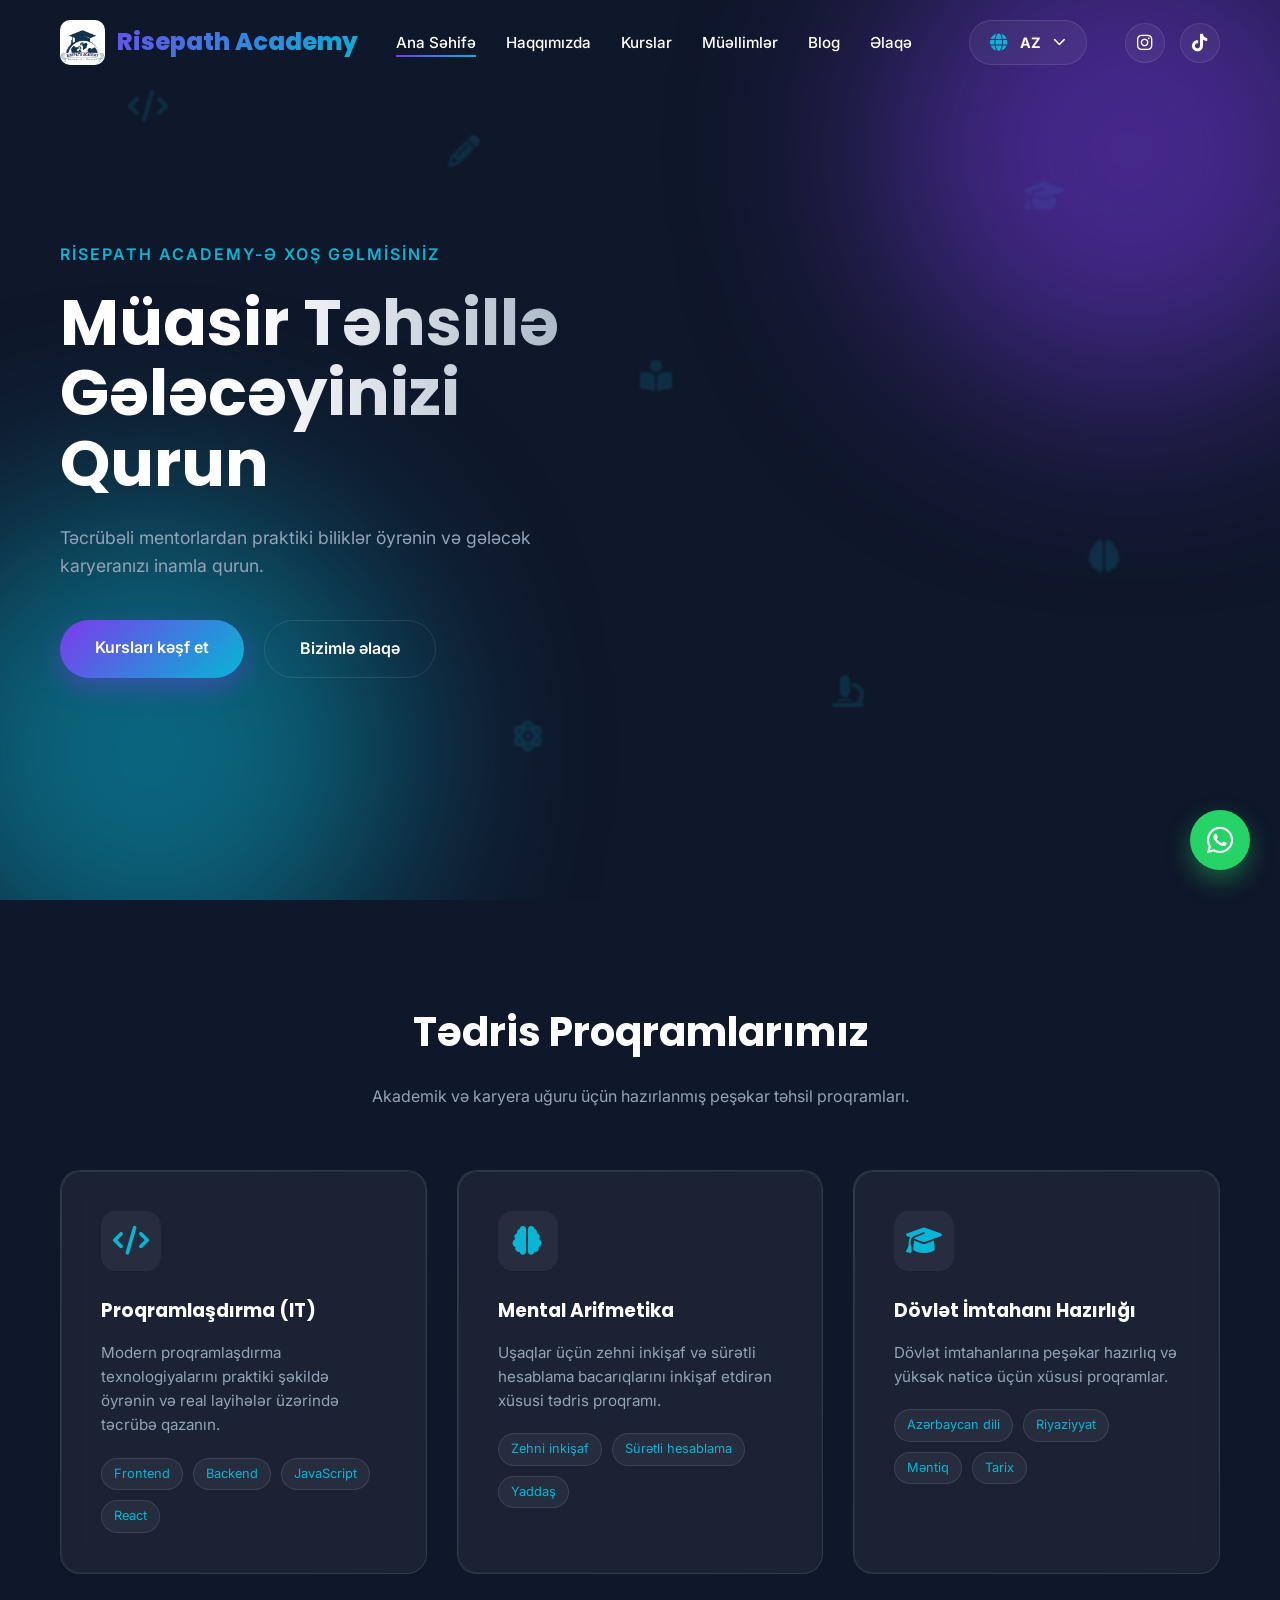
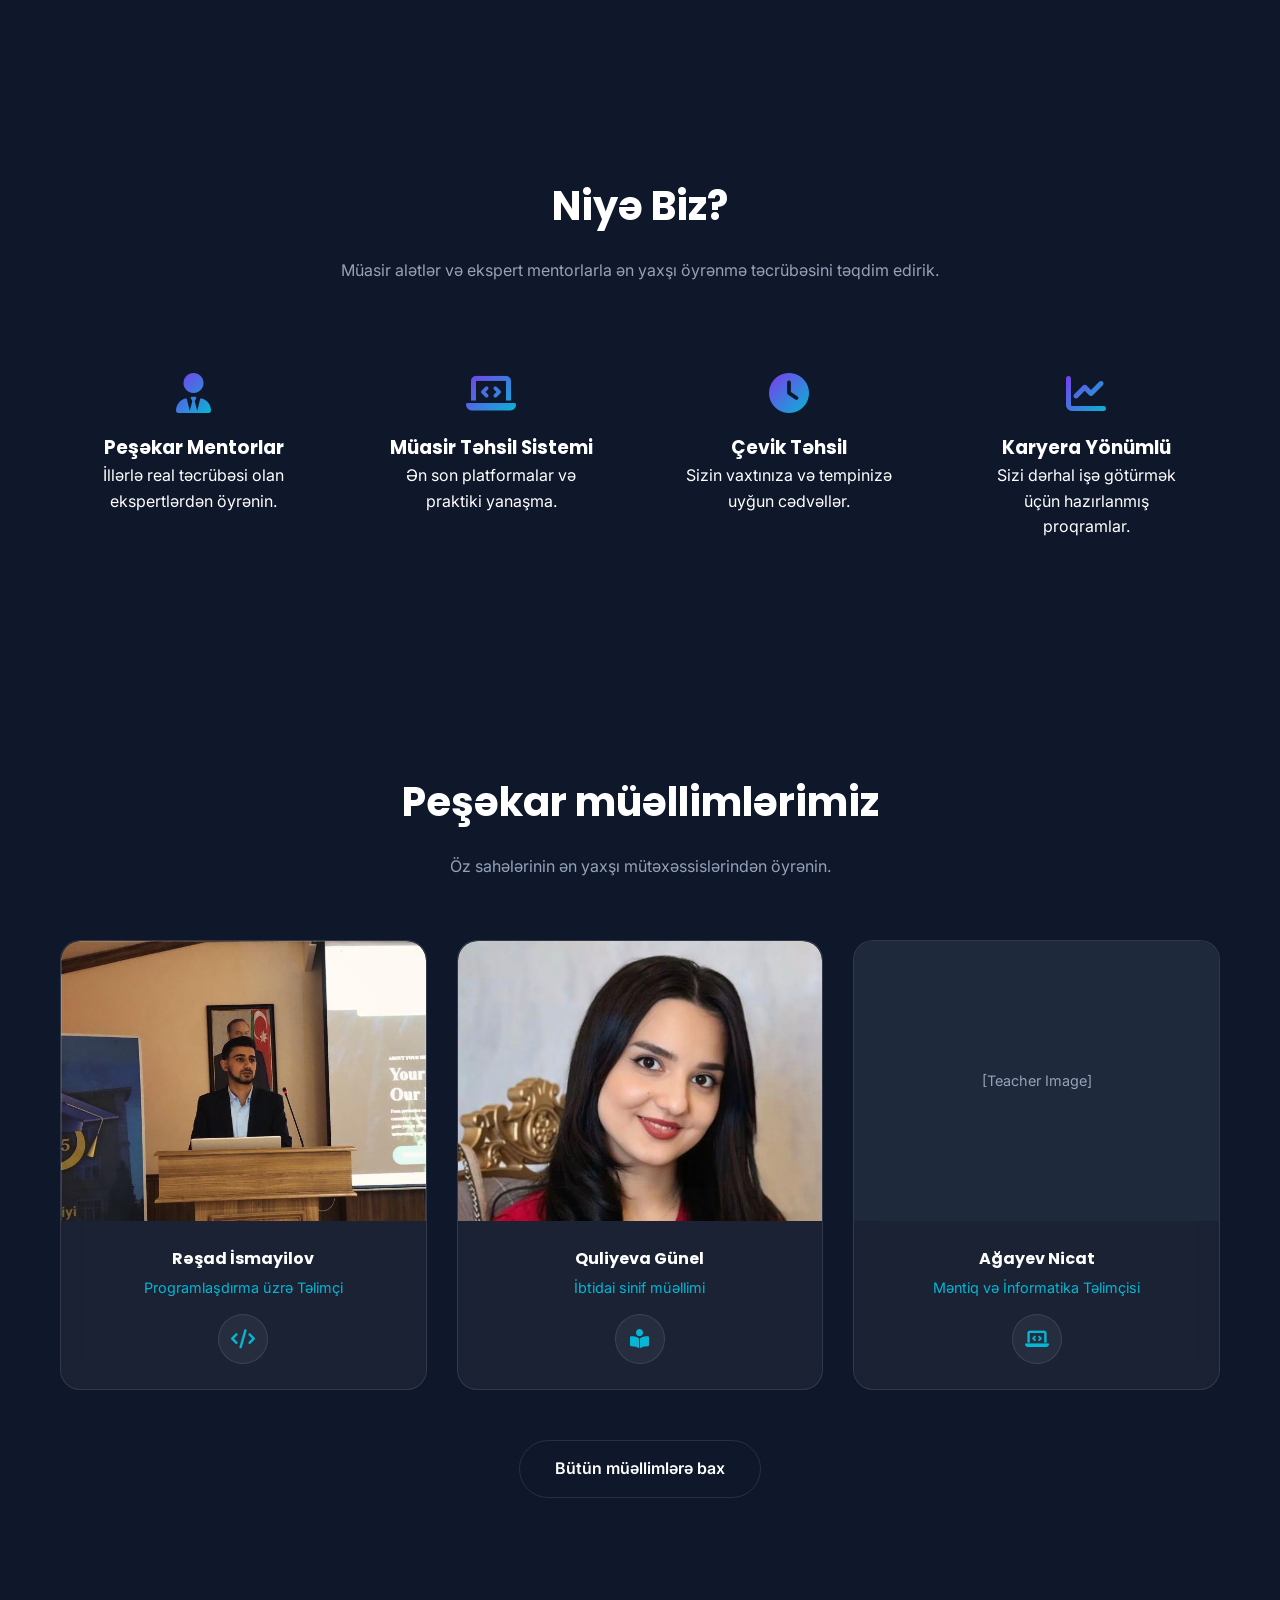
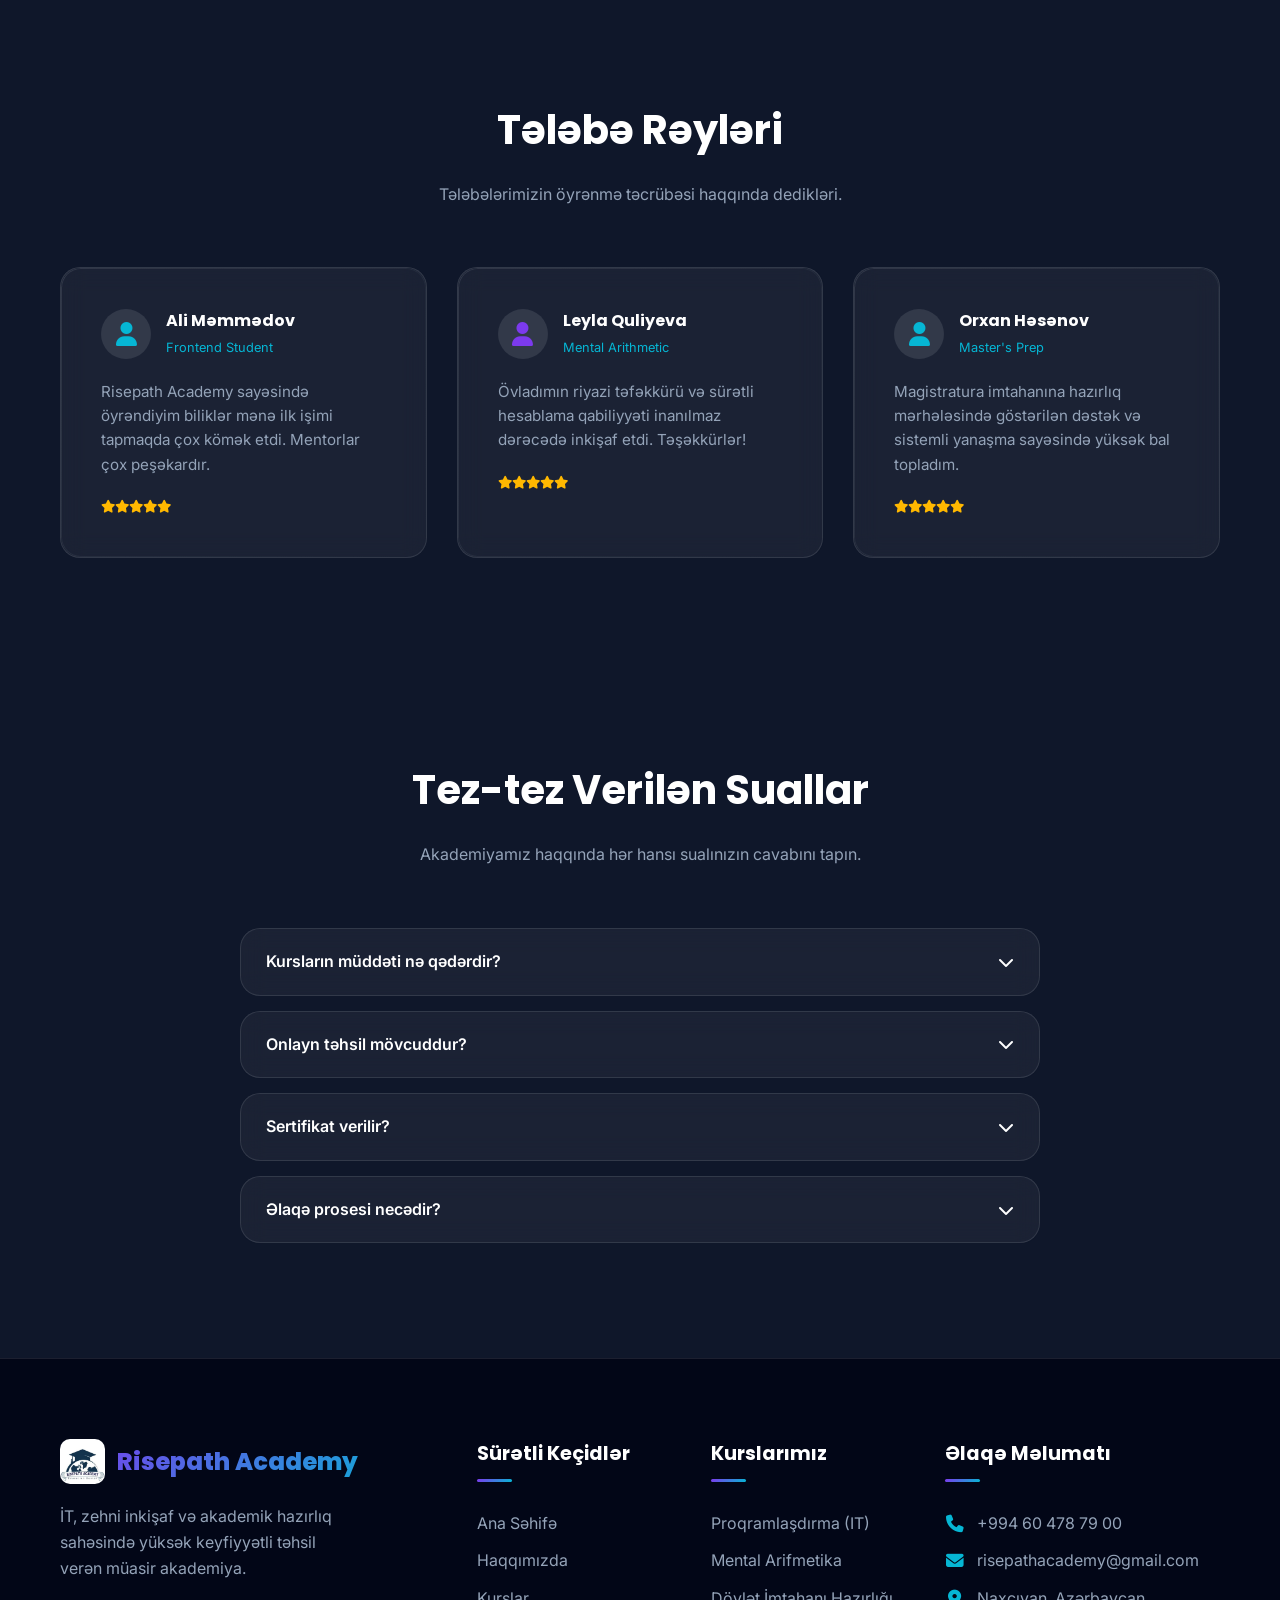
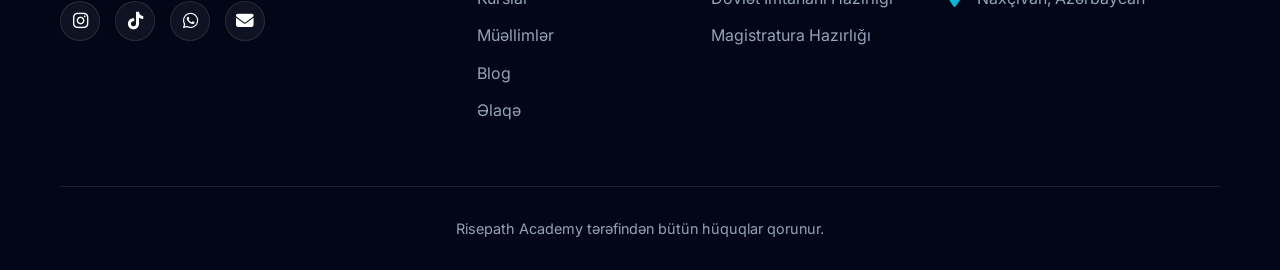
==== index.html @ 6b356b97 "Initial commit - Risepath Academy website update" ====
<!DOCTYPE html>
<html lang="az">
<head>
    <meta charset="UTF-8">
    <meta name="viewport" content="width=device-width, initial-scale=1.0">
    <title>Risepath Academy | Modern Education for Your Future</title>
    <meta name="description" content="Risepath Academy offers modern education in programming, mental arithmetic, and exam preparation. Shape your future with us.">
    
    <!-- OpenGraph Tags -->
    <meta property="og:title" content="Risepath Academy | Modern Education">
    <meta property="og:description" content="Learn practical skills from experienced mentors at Risepath Academy.">
    <meta property="og:type" content="website">
    
    <!-- Fonts & Icons -->
    <link rel="stylesheet" href="https://cdnjs.cloudflare.com/ajax/libs/font-awesome/6.4.0/css/all.min.css">
    <link rel="stylesheet" href="css/style.css">
</head>
<body>

    <!-- Navbar -->
    <nav class="navbar">
        <div class="container nav-container">
            <a href="index.html" class="logo">
                <div class="logo-img">
                    <img src="ccd.jpeg" alt="Risepath Academy Logo">
                </div>
                Risepath Academy
            </a>
            
            <ul class="nav-links">
                <li><a href="index.html" class="nav-link active" data-i18n="home">Home</a></li>
                <li><a href="about.html" class="nav-link" data-i18n="about">About</a></li>
                <li><a href="courses.html" class="nav-link" data-i18n="courses">Courses</a></li>
                <li><a href="teachers.html" class="nav-link" data-i18n="teachers">Teachers</a></li>
                <li><a href="blog.html" class="nav-link" data-i18n="blog">Blog</a></li>
                <li><a href="contact.html" class="nav-link" data-i18n="contact">Contact</a></li>
            </ul>

            <div class="lang-switcher">
                <div class="lang-custom-select">
                    <i class="fas fa-globe"></i>
                    <span id="selectedLangText">AZ</span>
                    <i class="fas fa-chevron-down"></i>
                </div>
                <div class="lang-dropdown">
                    <div class="lang-option" data-lang="az">AZ</div>
                    <div class="lang-option" data-lang="ru">RU</div>
                    <div class="lang-option" data-lang="en">EN</div>
                </div>
            </div>

            <div class="nav-socials">
                <a href="https://www.instagram.com/risepath_academy?igsh=MTR0bDc3bTNtcHFucg==" target="_blank" class="social-icon">
                    <i class="fab fa-instagram"></i>
                </a>
                <a href="https://www.tiktok.com/@risepath.academy?_r=1&_t=ZS-96FZZbH7ZSy" target="_blank" class="social-icon">
                    <i class="fab fa-tiktok"></i>
                </a>
            </div>

            <div class="menu-toggle">
                <span></span>
                <span></span>
                <span></span>
            </div>
        </div>
    </nav>

    <!-- WhatsApp Float -->
    <a href="https://wa.me/994604787900" class="whatsapp-float" target="_blank">
        <i class="fab fa-whatsapp"></i>
    </a>

    <!-- Hero Section -->
    <section class="hero">
        <div class="hero-bg-icons">
            <i class="fas fa-code floating-icon" style="top: 10%; left: 10%; animation-duration: 25s;"></i>
            <i class="fas fa-graduation-cap floating-icon" style="top: 20%; left: 80%; animation-duration: 30s;"></i>
            <i class="fas fa-laptop-code floating-icon" style="top: 70%; left: 15%; animation-duration: 20s;"></i>
            <i class="fas fa-brain floating-icon" style="top: 60%; left: 85%; animation-duration: 35s;"></i>
            <i class="fas fa-book-reader floating-icon" style="top: 40%; left: 50%; animation-duration: 28s;"></i>
            <i class="fas fa-atom floating-icon" style="top: 80%; left: 40%; animation-duration: 22s;"></i>
            <i class="fas fa-pencil-alt floating-icon" style="top: 15%; left: 35%; animation-duration: 32s;"></i>
            <i class="fas fa-microscope floating-icon" style="top: 75%; left: 65%; animation-duration: 26s;"></i>
        </div>
        <div class="blob blob-1"></div>
        <div class="blob blob-2"></div>
        <div class="container">
            <div class="hero-content reveal">
                <span class="hero-subtitle" data-i18n="hero_subtitle">Welcome to Risepath Academy</span>
                <h1 data-i18n="hero_title">Shape Your Future With Modern Education</h1>
                <p data-i18n="hero_desc">Learn practical skills from experienced mentors and build your future career with confidence.</p>
                <div class="hero-btns">
                    <a href="courses.html" class="btn btn-primary" data-i18n="explore_courses">Explore Courses</a>
                    <a href="contact.html" class="btn btn-outline" data-i18n="contact_us">Contact Us</a>
                </div>
            </div>
        </div>
    </section>

    <!-- Popular Courses -->
    <section class="courses">
        <div class="container">
            <div class="section-header reveal">
                <h2 data-i18n="courses_title">Our Educational Programs</h2>
                <p data-i18n="courses_subtitle">Professional education programs designed for academic and career success.</p>
            </div>
            
            <div class="courses-grid">
                <!-- Programming -->
                <div class="course-card glass reveal">
                    <div class="course-icon">
                        <i class="fas fa-code"></i>
                    </div>
                    <h3 data-i18n="prog_title">Programming (IT)</h3>
                    <p data-i18n="prog_desc">Modern proqramlaşdırma texnologiyalarını praktiki şəkildə öyrənin və real layihələr üzərində təcrübə qazanın.</p>
                    <div class="course-topics">
                        <span class="topic-tag" data-i18n="tag_frontend">Frontend</span>
                        <span class="topic-tag" data-i18n="tag_backend">Backend</span>
                        <span class="topic-tag" data-i18n="tag_js">JavaScript</span>
                        <span class="topic-tag" data-i18n="tag_react">React</span>
                    </div>
                </div>

                <!-- Mental Arithmetic -->
                <div class="course-card glass reveal">
                    <div class="course-icon">
                        <i class="fas fa-brain"></i>
                    </div>
                    <h3 data-i18n="mental_title">Mental Arithmetic</h3>
                    <p data-i18n="mental_desc">Uşaqlar üçün zehni inkişaf və sürətli hesablama bacarıqlarını inkişaf etdirən xüsusi tədris proqramı.</p>
                    <div class="course-topics">
                        <span class="topic-tag" data-i18n="tag_brain_dev">Brain development</span>
                        <span class="topic-tag" data-i18n="tag_fast_calc">Fast calculation</span>
                        <span class="topic-tag" data-i18n="tag_memory">Memory</span>
                    </div>
                </div>

                <!-- State Exam -->
                <div class="course-card glass reveal">
                    <div class="course-icon">
                        <i class="fas fa-graduation-cap"></i>
                    </div>
                    <h3 data-i18n="state_exam_title">State Exam Prep</h3>
                    <p data-i18n="state_exam_desc">Dövlət imtahanlarına peşəkar hazırlıq və yüksək nəticə üçün xüsusi proqramlar.</p>
                    <div class="course-topics">
                        <span class="topic-tag" data-i18n="tag_az_lang">Azərbaycan dili</span>
                        <span class="topic-tag" data-i18n="tag_math">Riyaziyyat</span>
                        <span class="topic-tag" data-i18n="tag_logic">Məntiq</span>
                        <span class="topic-tag" data-i18n="tag_history">Tarix</span>
                    </div>
                </div>
            </div>
        </div>
    </section>

    <!-- Popular Courses -->
    <section class="why-us">
        <div class="container">
            <div class="section-header reveal">
                <h2 data-i18n="why_title">Why Choose Us</h2>
                <p data-i18n="why_subtitle">We provide the best learning experience with modern tools and expert mentors.</p>
            </div>
            
            <div class="features-grid">
                <div class="feature-item reveal">
                    <i class="fas fa-user-tie"></i>
                    <h3 data-i18n="mentor_title">Professional Mentors</h3>
                    <p data-i18n="mentor_desc">Learn from experts with years of real-world experience.</p>
                </div>
                <div class="feature-item reveal">
                    <i class="fas fa-laptop-code"></i>
                    <h3 data-i18n="modern_sys_title">Modern Learning System</h3>
                    <p data-i18n="modern_sys_desc">State-of-the-art platforms and practical approach.</p>
                </div>
                <div class="feature-item reveal">
                    <i class="fas fa-clock"></i>
                    <h3 data-i18n="flexible_title">Flexible Education</h3>
                    <p data-i18n="flexible_desc">Schedules that fit your busy life and pace.</p>
                </div>
                <div class="feature-item reveal">
                    <i class="fas fa-chart-line"></i>
                    <h3 data-i18n="career_title">Career-Oriented</h3>
                    <p data-i18n="career_desc">Programs designed to get you hired immediately.</p>
                </div>
            </div>
        </div>
    </section>

    <!-- Teachers Preview -->
    <section class="teachers-preview">
        <div class="container">
            <div class="section-header reveal">
                <h2 data-i18n="teachers_title">Our Expert Mentors</h2>
                <p data-i18n="teachers_subtitle">Learn from the best professionals in their fields.</p>
            </div>
            <div class="teachers-grid">
                <div class="teacher-card glass reveal">
                    <div class="teacher-img">
                        <img src="resad.jpeg" alt="Rəşad İsmayilov">
                    </div>
                    <div class="teacher-info">
                        <h4>Rəşad İsmayilov</h4>
                        <span data-i18n="prog_teacher">Programlaşdırma üzrə Təlimçi</span>
                        <div class="teacher-subject-icon">
                            <i class="fas fa-code"></i>
                        </div>
                    </div>
                </div>
                <div class="teacher-card glass reveal">
                    <div class="teacher-img">
                        <img src="gn.jpeg" alt="Quliyeva Günel">
                    </div>
                    <div class="teacher-info">
                        <h4>Quliyeva Günel</h4>
                        <span data-i18n="primary_teacher">İbtidai sinif müəllimi</span>
                        <div class="teacher-subject-icon">
                            <i class="fas fa-book-reader"></i>
                        </div>
                    </div>
                </div>
                <div class="teacher-card glass reveal">
                    <div class="teacher-img">
                        <div style="width: 100%; height: 100%; display: flex; align-items: center; justify-content: center; color: var(--text-muted); font-size: 0.9rem;">
                            [Teacher Image]
                        </div>
                    </div>
                    <div class="teacher-info">
                        <h4>Ağayev Nicat</h4>
                        <span data-i18n="logic_teacher">Məntiq və İnformatika Təlimçisi</span>
                        <div class="teacher-subject-icon">
                            <i class="fas fa-laptop-code"></i>
                        </div>
                    </div>
                </div>
            </div>
            <div style="text-align: center; margin-top: 50px;" class="reveal">
                <a href="teachers.html" class="btn btn-outline" data-i18n="view_all">View All Teachers</a>
            </div>
        </div>
    </section>

    <!-- Student Reviews -->
    <section class="reviews">
        <div class="container">
            <div class="section-header reveal">
                <h2 data-i18n="reviews_title">Student Reviews</h2>
                <p data-i18n="reviews_subtitle">What our students say about their learning experience.</p>
            </div>
            
            <div class="courses-grid">
                <div class="course-card glass reveal">
                    <div style="display: flex; gap: 15px; margin-bottom: 20px; align-items: center;">
                        <div style="width: 50px; height: 50px; background: var(--card-border); border-radius: 50%; display: flex; align-items: center; justify-content: center; color: var(--secondary); font-size: 1.5rem;">
                            <i class="fas fa-user"></i>
                        </div>
                        <div>
                            <h4 style="margin: 0;">Ali Məmmədov</h4>
                            <span style="font-size: 0.8rem; color: var(--secondary);">Frontend Student</span>
                        </div>
                    </div>
                    <p data-i18n="review_1">"Risepath Academy sayəsində öyrəndiyim biliklər mənə ilk işimi tapmaqda çox kömək etdi. Mentorlar çox peşəkardır."</p>
                    <div style="color: #ffb800; font-size: 0.8rem;">
                        <i class="fas fa-star"></i><i class="fas fa-star"></i><i class="fas fa-star"></i><i class="fas fa-star"></i><i class="fas fa-star"></i>
                    </div>
                </div>

                <div class="course-card glass reveal">
                    <div style="display: flex; gap: 15px; margin-bottom: 20px; align-items: center;">
                        <div style="width: 50px; height: 50px; background: var(--card-border); border-radius: 50%; display: flex; align-items: center; justify-content: center; color: var(--primary); font-size: 1.5rem;">
                            <i class="fas fa-user"></i>
                        </div>
                        <div>
                            <h4 style="margin: 0;">Leyla Quliyeva</h4>
                            <span style="font-size: 0.8rem; color: var(--secondary);">Mental Arithmetic</span>
                        </div>
                    </div>
                    <p data-i18n="review_2">"Övladımın riyazi təfəkkürü və sürətli hesablama qabiliyyəti inanılmaz dərəcədə inkişaf etdi. Təşəkkürlər!"</p>
                    <div style="color: #ffb800; font-size: 0.8rem;">
                        <i class="fas fa-star"></i><i class="fas fa-star"></i><i class="fas fa-star"></i><i class="fas fa-star"></i><i class="fas fa-star"></i>
                    </div>
                </div>

                <div class="course-card glass reveal">
                    <div style="display: flex; gap: 15px; margin-bottom: 20px; align-items: center;">
                        <div style="width: 50px; height: 50px; background: var(--card-border); border-radius: 50%; display: flex; align-items: center; justify-content: center; color: var(--secondary); font-size: 1.5rem;">
                            <i class="fas fa-user"></i>
                        </div>
                        <div>
                            <h4 style="margin: 0;">Orxan Həsənov</h4>
                            <span style="font-size: 0.8rem; color: var(--secondary);">Master's Prep</span>
                        </div>
                    </div>
                    <p data-i18n="review_3">"Magistratura imtahanına hazırlıq mərhələsində göstərilən dəstək və sistemli yanaşma sayəsində yüksək bal topladım."</p>
                    <div style="color: #ffb800; font-size: 0.8rem;">
                        <i class="fas fa-star"></i><i class="fas fa-star"></i><i class="fas fa-star"></i><i class="fas fa-star"></i><i class="fas fa-star"></i>
                    </div>
                </div>
            </div>
        </div>
    </section>

    <!-- FAQ Section -->
    <section class="faq">
        <div class="container">
            <div class="section-header reveal">
                <h2 data-i18n="faq_title">Frequently Asked Questions</h2>
                <p data-i18n="faq_subtitle">Find answers to the most common questions about our academy.</p>
            </div>
            
            <div class="faq-container reveal">
                <div class="faq-item glass">
                    <div class="faq-question">
                        <span data-i18n="q1">Courses duration?</span>
                        <i class="fas fa-chevron-down"></i>
                    </div>
                    <div class="faq-answer">
                        <p data-i18n="a1">The duration of our courses varies depending on the program, ranging from 3 to 12 months.</p>
                    </div>
                </div>
                <div class="faq-item glass">
                    <div class="faq-question">
                        <span data-i18n="q2">Online education available?</span>
                        <i class="fas fa-chevron-down"></i>
                    </div>
                    <div class="faq-answer">
                        <p data-i18n="a2">Yes, we offer both on-site and fully online education options for most of our programs.</p>
                    </div>
                </div>
                <div class="faq-item glass">
                    <div class="faq-question">
                        <span data-i18n="q3">Certificate provided?</span>
                        <i class="fas fa-chevron-down"></i>
                    </div>
                    <div class="faq-answer">
                        <p data-i18n="a3">Upon successful completion of any course, students receive an official Risepath Academy certificate.</p>
                    </div>
                </div>
                <div class="faq-item glass">
                    <div class="faq-question">
                        <span data-i18n="q4">Contact process?</span>
                        <i class="fas fa-chevron-down"></i>
                    </div>
                    <div class="faq-answer">
                        <p data-i18n="a4">You can contact us via our website form, WhatsApp, or visit our office directly.</p>
                    </div>
                </div>
            </div>
        </div>
    </section>

    <!-- Footer -->
    <footer>
        <div class="container">
            <div class="footer-grid">
                <div class="footer-about">
                    <a href="index.html" class="logo">
                        <div class="logo-img">
                            <img src="ccd.jpeg" alt="Risepath Academy Logo">
                        </div>
                        Risepath Academy
                    </a>
                    <p data-i18n="footer_desc">Modern academy providing high-quality education in IT, mental development, and academic preparation.</p>
                    <div class="nav-socials">
                        <a href="https://www.instagram.com/risepath_academy?igsh=MTR0bDc3bTNtcHFucg==" class="social-icon"><i class="fab fa-instagram"></i></a>
                        <a href="https://www.tiktok.com/@risepath.academy?_r=1&_t=ZS-96FZZbH7ZSy" class="social-icon"><i class="fab fa-tiktok"></i></a>
                        <a href="https://wa.me/994604787900" class="social-icon"><i class="fab fa-whatsapp"></i></a>
                        <a href="mailto:risepathacademy@gmail.com" class="social-icon"><i class="fas fa-envelope"></i></a>
                    </div>
                </div>
                
                <div class="footer-links">
                    <h4 class="footer-title" data-i18n="quick_links">Quick Links</h4>
                    <ul>
                        <li><a href="index.html" data-i18n="home">Home</a></li>
                        <li><a href="about.html" data-i18n="about">About</a></li>
                        <li><a href="courses.html" data-i18n="courses">Courses</a></li>
                        <li><a href="teachers.html" data-i18n="teachers">Teachers</a></li>
                        <li><a href="blog.html" data-i18n="blog">Blog</a></li>
                        <li><a href="contact.html" data-i18n="contact">Contact</a></li>
                    </ul>
                </div>

                <div class="footer-links">
                    <h4 class="footer-title" data-i18n="our_courses">Our Courses</h4>
                    <ul>
                        <li><a href="courses.html" data-i18n="prog_title">Programming</a></li>
                        <li><a href="courses.html" data-i18n="mental_title">Mental Arithmetic</a></li>
                        <li><a href="courses.html" data-i18n="state_exam_title">State Exam Prep</a></li>
                        <li><a href="courses.html" data-i18n="master_title">Master's Degree</a></li>
                    </ul>
                </div>

                <div class="footer-links">
                    <h4 class="footer-title" data-i18n="contact_info">Contact Info</h4>
                    <ul>
                        <li><i class="fas fa-phone"></i> +994 60 478 79 00</li>
                        <li><i class="fas fa-envelope"></i> risepathacademy@gmail.com</li>
                        <li><i class="fas fa-map-marker-alt"></i> <span data-i18n="baku_az">Naxçıvan, Azərbaycan</span></li>
                    </ul>
                </div>
            </div>
            
            <div class="footer-bottom">
                <p data-i18n="all_rights">&copy; 2026 Risepath Academy. All rights reserved.</p>
            </div>
        </div>
    </footer>

    <script src="js/translations.js"></script>
    <script src="js/main.js"></script>
</body>
</html>
---- css/style.css ----
/* 
  Risepath Academy - Premium Dark Theme Styles
  Modern Academy UI with Glassmorphism
*/

@import url('https://fonts.googleapis.com/css2?family=Inter:wght@300;400;500;600;700&family=Poppins:wght@300;400;500;600;700;800&display=swap');

:root {
    --primary: #7c3aed;
    --primary-glow: rgba(124, 58, 237, 0.5);
    --secondary: #06b6d4;
    --secondary-glow: rgba(6, 182, 212, 0.5);
    --bg-dark: #0f172a;
    --bg-darker: #020617;
    --card-bg: rgba(255, 255, 255, 0.05);
    --card-border: rgba(255, 255, 255, 0.1);
    --text: #ffffff;
    --text-muted: #94a3b8;
    --glass-bg: rgba(15, 23, 42, 0.7);
    --gradient-primary: linear-gradient(135deg, #7c3aed 0%, #06b6d4 100%);
    --font-poppins: 'Poppins', sans-serif;
    --font-inter: 'Inter', sans-serif;
    --transition: all 0.3s cubic-bezier(0.4, 0, 0.2, 1);
}

* {
    margin: 0;
    padding: 0;
    box-sizing: border-box;
    scroll-behavior: smooth;
}

body {
    background-color: var(--bg-dark);
    color: var(--text);
    font-family: var(--font-inter);
    line-height: 1.6;
    overflow-x: hidden;
}

h1, h2, h3, h4, h5, h6 {
    font-family: var(--font-poppins);
    font-weight: 700;
}

a {
    text-decoration: none;
    color: inherit;
    transition: var(--transition);
}

ul {
    list-style: none;
}

img {
    max-width: 100%;
    display: block;
}

.container {
    width: 100%;
    max-width: 1200px;
    margin: 0 auto;
    padding: 0 20px;
}

section {
    padding: 100px 0;
}

/* Glassmorphism utility */
.glass {
    background: var(--card-bg);
    backdrop-filter: blur(12px);
    -webkit-backdrop-filter: blur(12px);
    border: 1px solid var(--card-border);
    border-radius: 20px;
}

/* Navbar Styles */
.navbar {
    position: fixed;
    top: 0;
    left: 0;
    width: 100%;
    z-index: 1000;
    padding: 20px 0;
    transition: var(--transition);
}

.navbar.scrolled {
    padding: 15px 0;
    background: var(--glass-bg);
    backdrop-filter: blur(15px);
    -webkit-backdrop-filter: blur(15px);
    border-bottom: 1px solid var(--card-border);
}

.nav-container {
    display: flex;
    justify-content: space-between;
    align-items: center;
}

.logo {
    display: flex;
    align-items: center;
    gap: 12px;
    font-size: 1.5rem;
    font-weight: 800;
    font-family: var(--font-poppins);
    background: var(--gradient-primary);
    -webkit-background-clip: text;
    -webkit-text-fill-color: transparent;
}

.logo-img {
    width: 45px;
    height: 45px;
    border-radius: 10px;
    display: flex;
    align-items: center;
    justify-content: center;
    background: white;
    overflow: hidden;
    border: 1px solid rgba(255, 255, 255, 0.2);
    transition: var(--transition);
    padding: 0; /* Şəklin tam dolması üçün paddingi sildim */
}

.logo-img:hover {
    transform: scale(1.05);
}

.logo-img img {
    width: 100%;
    height: 100%;
    object-fit: cover; /* Şəklin konteyneri tam doldurması üçün */
}

.nav-links {
    display: flex;
    gap: 30px;
}

.nav-link {
    font-weight: 500;
    font-size: 0.95rem;
    position: relative;
}

.nav-link:hover {
    color: var(--secondary);
}

.nav-link::after {
    content: '';
    position: absolute;
    bottom: -5px;
    left: 0;
    width: 0;
    height: 2px;
    background: var(--gradient-primary);
    transition: var(--transition);
}

.nav-link:hover::after,
.nav-link.active::after {
    width: 100%;
}

.nav-socials {
    display: flex;
    gap: 15px;
}

.social-icon {
    width: 40px;
    height: 40px;
    display: flex;
    align-items: center;
    justify-content: center;
    border-radius: 50%;
    background: var(--card-bg);
    border: 1px solid var(--card-border);
    font-size: 1.1rem;
}

.social-icon:hover {
    background: var(--gradient-primary);
    transform: translateY(-3px);
    box-shadow: 0 10px 20px rgba(124, 58, 237, 0.3);
}

/* Mobile Menu Toggle */
.menu-toggle {
    display: none;
    flex-direction: column;
    gap: 6px;
    cursor: pointer;
}

.menu-toggle span {
    width: 30px;
    height: 2px;
    background: var(--text);
    transition: var(--transition);
}

/* WhatsApp Floating Button */
.whatsapp-float {
    position: fixed;
    bottom: 30px;
    right: 30px;
    width: 60px;
    height: 60px;
    background: #25d366;
    color: white;
    border-radius: 50%;
    display: flex;
    align-items: center;
    justify-content: center;
    font-size: 30px;
    box-shadow: 0 10px 25px rgba(37, 211, 102, 0.4);
    z-index: 1000;
    animation: pulse-green 2s infinite;
}

@keyframes pulse-green {
    0% { transform: scale(0.95); box-shadow: 0 0 0 0 rgba(37, 211, 102, 0.7); }
    70% { transform: scale(1); box-shadow: 0 0 0 15px rgba(37, 211, 102, 0); }
    100% { transform: scale(0.95); box-shadow: 0 0 0 0 rgba(37, 211, 102, 0); }
}

.whatsapp-float:hover {
    transform: scale(1.1) translateY(-5px);
}

/* Hero Section */
.hero {
    min-height: 100vh;
    display: flex;
    align-items: center;
    padding-top: 120px;
    position: relative;
    overflow: hidden;
}

.hero-content {
    max-width: 600px;
}

.hero-subtitle {
    color: var(--secondary);
    font-weight: 600;
    letter-spacing: 2px;
    text-transform: uppercase;
    margin-bottom: 20px;
    display: block;
}

.hero h1 {
    font-size: 4rem;
    line-height: 1.1;
    margin-bottom: 25px;
    background: linear-gradient(to right, #fff 30%, var(--text-muted) 100%);
    -webkit-background-clip: text;
    -webkit-text-fill-color: transparent;
}

.hero p {
    font-size: 1.1rem;
    color: var(--text-muted);
    margin-bottom: 40px;
    max-width: 500px;
}

.hero-btns {
    display: flex;
    gap: 20px;
}

.btn {
    padding: 15px 35px;
    border-radius: 50px;
    font-weight: 600;
    display: inline-block;
    cursor: pointer;
    border: none;
}

.btn-primary {
    background: var(--gradient-primary);
    color: white;
    box-shadow: 0 10px 25px rgba(124, 58, 237, 0.4);
}

.btn-primary:hover {
    transform: translateY(-3px);
    box-shadow: 0 15px 30px rgba(124, 58, 237, 0.5);
}

.btn-outline {
    background: transparent;
    border: 1px solid var(--card-border);
    color: white;
}

.btn-outline:hover {
    background: var(--card-bg);
    border-color: var(--secondary);
}

/* Hero Section Background Icons Animation */
.hero-bg-icons {
    position: absolute;
    top: 0;
    left: 0;
    width: 100%;
    height: 100%;
    z-index: -1;
    overflow: hidden;
    opacity: 0.15;
}

.floating-icon {
    position: absolute;
    color: var(--secondary);
    font-size: 2rem;
    animation: float-around 20s infinite linear;
    filter: blur(1px);
}

@keyframes float-around {
    0% { transform: translate(0, 0) rotate(0deg); }
    25% { transform: translate(100px, 100px) rotate(90deg); }
    50% { transform: translate(200px, 0) rotate(180deg); }
    75% { transform: translate(100px, -100px) rotate(270deg); }
    100% { transform: translate(0, 0) rotate(360deg); }
}

/* Floating Shapes & Blobs */
.blob {
    position: absolute;
    width: 500px;
    height: 500px;
    background: var(--primary-glow);
    filter: blur(100px);
    border-radius: 50%;
    z-index: -1;
    animation: move-blob 20s infinite alternate;
}

.blob-1 { top: -100px; right: -100px; background: var(--primary-glow); }
.blob-2 { bottom: -100px; left: -100px; background: var(--secondary-glow); }

@keyframes move-blob {
    0% { transform: translate(0, 0) scale(1); }
    100% { transform: translate(50px, 100px) scale(1.2); }
}

/* Section Headers */
.section-header {
    text-align: center;
    max-width: 700px;
    margin: 0 auto 60px;
}

.section-header h2 {
    font-size: 2.5rem;
    margin-bottom: 20px;
}

.section-header p {
    color: var(--text-muted);
}

/* Course Cards */
.courses-grid {
    display: grid;
    grid-template-columns: repeat(auto-fit, minmax(300px, 1fr));
    gap: 30px;
}

.course-card {
    padding: 40px;
    position: relative;
    overflow: hidden;
    transition: var(--transition);
}

.course-card::before {
    content: '';
    position: absolute;
    inset: 0;
    border-radius: 20px;
    padding: 1px;
    background: linear-gradient(135deg, var(--card-border), transparent);
    -webkit-mask: linear-gradient(#fff 0 0) content-box, linear-gradient(#fff 0 0);
    mask: linear-gradient(#fff 0 0) content-box, linear-gradient(#fff 0 0);
    -webkit-mask-composite: xor;
    mask-composite: exclude;
}

.course-card:hover {
    transform: translateY(-10px);
    background: rgba(255, 255, 255, 0.08);
}

.course-card:hover::before {
    background: var(--gradient-primary);
}

.course-icon {
    width: 60px;
    height: 60px;
    background: var(--card-bg);
    border-radius: 15px;
    display: flex;
    align-items: center;
    justify-content: center;
    font-size: 1.8rem;
    color: var(--secondary);
    margin-bottom: 25px;
}

.course-card h3 {
    margin-bottom: 15px;
}

.course-card p {
    color: var(--text-muted);
    font-size: 0.95rem;
    margin-bottom: 20px;
}

.course-topics {
    display: flex;
    flex-wrap: wrap;
    gap: 10px;
}

.topic-tag {
    font-size: 0.8rem;
    padding: 5px 12px;
    background: var(--card-bg);
    border-radius: 20px;
    color: var(--secondary);
    border: 1px solid var(--card-border);
}

/* Blog Section */
.blog {
    padding: 100px 0;
    background: var(--bg-dark);
}

.blog-grid {
    display: grid;
    grid-template-columns: repeat(auto-fit, minmax(350px, 1fr)); /* En böyüdüldü */
    gap: 30px;
}

.blog-card {
    background: var(--bg-darker);
    border-radius: 20px;
    overflow: hidden;
    border: 1px solid var(--card-border);
    transition: var(--transition);
    height: 500px; /* Hündürlük qısaldıldı */
    display: flex;
    flex-direction: column;
    position: relative;
}

.blog-card:hover {
    transform: translateY(-5px);
    box-shadow: 0 15px 35px rgba(124, 58, 237, 0.3);
}

.video-info {
    padding: 15px;
    text-align: center;
    background: rgba(0, 0, 0, 0.7);
    backdrop-filter: blur(5px);
    position: absolute;
    bottom: 0;
    left: 0;
    width: 100%;
    border-top: 1px solid var(--card-border);
}

.video-info h4 {
    margin: 0;
    font-size: 1.1rem;
    color: white;
    font-weight: 600;
}

.mute-btn {
    position: absolute;
    top: 20px;
    right: 20px;
    z-index: 10;
    width: 45px;
    height: 45px;
    background: rgba(0, 0, 0, 0.5);
    backdrop-filter: blur(5px);
    border-radius: 50%;
    display: flex;
    align-items: center;
    justify-content: center;
    color: white;
    cursor: pointer;
    border: 1px solid rgba(255, 255, 255, 0.2);
    transition: var(--transition);
}

.mute-btn:hover {
    background: var(--gradient-primary);
    transform: scale(1.1);
}

.mute-btn i {
    font-size: 1.2rem;
}

.video-container {
    width: 100%;
    height: 100%;
    position: relative;
    background: #000;
    overflow: hidden;
}

.video-container video {
    width: 100%;
    height: 100%;
    object-fit: cover; /* Videonun konteyneri tam doldurması üçün */
    position: absolute;
    top: 0;
    left: 0;
}

.video-container iframe {
    width: 100%;
    height: 160%; 
    border: none;
    position: absolute;
    top: -30%; 
    left: 0;
    transform: scale(1.4); 
    transform-origin: center;
    pointer-events: none; 
}

/* Specific styling for blog page layout */
.blog-page {
    padding: 80px 0;
}

@media (max-width: 768px) {
    .blog-grid {
        grid-template-columns: 1fr;
        max-width: 100%;
        margin: 0 auto;
    }
    
    .blog-card {
        height: 450px;
    }
}

/* Why Choose Us */
.features-grid {
    display: grid;
    grid-template-columns: repeat(auto-fit, minmax(250px, 1fr));
    gap: 30px;
}

.feature-item {
    text-align: center;
    padding: 30px;
}

.feature-item i {
    font-size: 2.5rem;
    background: var(--gradient-primary);
    -webkit-background-clip: text;
    -webkit-text-fill-color: transparent;
    margin-bottom: 20px;
}

/* Statistics */
.stats-section {
    background: var(--bg-darker);
    padding: 80px 0;
}

.stats-grid {
    display: grid;
    grid-template-columns: repeat(auto-fit, minmax(200px, 1fr));
    gap: 40px;
    text-align: center;
}

.stat-item h3 {
    font-size: 3rem;
    margin-bottom: 10px;
    background: var(--gradient-primary);
    -webkit-background-clip: text;
    -webkit-text-fill-color: transparent;
}

/* Teachers Section */
.teachers-grid {
    display: grid;
    grid-template-columns: repeat(auto-fit, minmax(280px, 1fr));
    gap: 30px;
}

.teacher-card {
    overflow: hidden;
    display: flex;
    flex-direction: column;
}

.teacher-img {
    height: 280px; /* Hündürlük azaldıldı */
    background: #1e293b;
    position: relative;
    border-radius: 20px 20px 0 0;
    overflow: hidden;
    display: flex;
    align-items: center;
    justify-content: center;
}

.teacher-img img {
    width: 100%;
    height: 100%;
    object-fit: cover; /* Şəkli tam doldurur */
    object-position: center top; /* Üz hissəsinə fokuslanmaq üçün */
    transition: var(--transition);
}

.teacher-card:hover .teacher-img img {
    transform: scale(1.1);
}

.teacher-info {
    padding: 25px;
    text-align: center; /* Yazıları mərkəzə gətirir */
}

.teacher-subject-icon {
    width: 50px;
    height: 50px;
    background: var(--card-bg);
    border: 1px solid var(--card-border);
    border-radius: 50%;
    display: flex;
    align-items: center;
    justify-content: center;
    margin: 15px auto 0;
    color: var(--secondary);
    font-size: 1.2rem;
    transition: var(--transition);
}

.teacher-card:hover .teacher-subject-icon {
    background: var(--gradient-primary);
    color: white;
    transform: translateY(-5px);
    box-shadow: 0 5px 15px rgba(124, 58, 237, 0.3);
}

.teacher-info h4 {
    margin-bottom: 5px;
}

.teacher-info span {
    color: var(--secondary);
    font-size: 0.9rem;
    display: block;
    margin-bottom: 15px;
}

/* FAQ Accordion */
.faq-container {
    max-width: 800px;
    margin: 0 auto;
}

.faq-item {
    margin-bottom: 15px;
}

.faq-question {
    padding: 20px 25px;
    cursor: pointer;
    display: flex;
    justify-content: space-between;
    align-items: center;
    font-weight: 600;
}

.faq-answer {
    padding: 0 25px;
    max-height: 0;
    overflow: hidden;
    transition: var(--transition);
    color: var(--text-muted);
}

.faq-item.active .faq-answer {
    padding: 0 25px 25px;
    max-height: 200px;
}

.faq-item.active i {
    transform: rotate(180deg);
}

/* Footer */
footer {
    padding: 80px 0 30px;
    background: var(--bg-darker);
    border-top: 1px solid var(--card-border);
}

.footer-grid {
    display: grid;
    grid-template-columns: 2fr 1fr 1fr 1.5fr;
    gap: 50px;
    margin-bottom: 50px;
}

.footer-about p {
    color: var(--text-muted);
    margin: 20px 0;
    line-height: 1.6;
    max-width: 300px;
}

.footer-title {
    font-size: 1.2rem;
    margin-bottom: 30px;
    position: relative;
    padding-bottom: 12px;
}

.footer-title::after {
    content: '';
    position: absolute;
    left: 0;
    bottom: 0;
    width: 35px;
    height: 3px;
    background: var(--gradient-primary);
    border-radius: 2px;
}

.footer-links li {
    margin-bottom: 15px;
    display: flex;
    align-items: flex-start;
    gap: 12px;
    color: var(--text-muted);
    line-height: 1.4;
}

.footer-links li i {
    color: var(--secondary);
    width: 20px;
    text-align: center;
    margin-top: 3px;
    font-size: 1.1rem;
}

.footer-links a {
    color: var(--text-muted);
    transition: var(--transition);
}

.footer-links a:hover {
    color: var(--secondary);
    padding-left: 5px;
}

.footer-bottom {
    padding-top: 30px;
    border-top: 1px solid var(--card-border);
    text-align: center;
    color: var(--text-muted);
    font-size: 0.9rem;
}

/* Animations Classes */
.reveal {
    opacity: 0;
    transform: translateY(30px);
    transition: all 0.8s ease-out;
}

.reveal.active {
    opacity: 1;
    transform: translateY(0);
}

/* Timeline Styles */
.timeline {
    position: relative;
    max-width: 1000px;
    margin: 50px auto;
}

.timeline::after {
    content: '';
    position: absolute;
    width: 2px;
    background: var(--gradient-primary);
    top: 0;
    bottom: 0;
    left: 50%;
    margin-left: -1px;
}

.timeline-item {
    padding: 10px 40px;
    position: relative;
    background: inherit;
    width: 50%;
}

.timeline-item::after {
    content: '';
    position: absolute;
    width: 20px;
    height: 20px;
    right: -10px;
    background-color: var(--bg-dark);
    border: 4px solid var(--secondary);
    top: 15px;
    border-radius: 50%;
    z-index: 1;
}

.left { left: 0; }
.right { left: 50%; }

.right::after { left: -10px; }

.timeline-content {
    padding: 20px 30px;
    background: var(--card-bg);
    position: relative;
    border-radius: 15px;
    border: 1px solid var(--card-border);
}

@media (max-width: 768px) {
    .timeline::after { left: 31px; }
    .timeline-item { width: 100%; padding-left: 70px; padding-right: 25px; }
    .timeline-item::after { left: 21px; }
    .right { left: 0%; }
}

/* Page Header */
.page-header {
    padding: 150px 0 80px;
    background: var(--bg-darker);
    text-align: center;
}

.page-header h1 {
    font-size: 3.5rem;
    margin-bottom: 20px;
    background: var(--gradient-primary);
    -webkit-background-clip: text;
    -webkit-text-fill-color: transparent;
}

/* Contact Form Styles */
.contact-grid {
    display: grid;
    grid-template-columns: 1fr 1.5fr;
    gap: 50px;
}

.contact-info-card {
    padding: 40px;
}

.contact-method {
    display: flex;
    gap: 20px;
    margin-bottom: 30px;
}

.contact-method i {
    width: 50px;
    height: 50px;
    background: var(--card-bg);
    border-radius: 12px;
    display: flex;
    align-items: center;
    justify-content: center;
    color: var(--secondary);
    font-size: 1.2rem;
}

.contact-form-card {
    padding: 40px;
}

.form-group {
    margin-bottom: 20px;
}

.form-group label {
    display: block;
    margin-bottom: 8px;
    font-size: 0.9rem;
    color: var(--text-muted);
}

.form-control {
    width: 100%;
    padding: 12px 20px;
    background: var(--bg-dark);
    border: 1px solid var(--card-border);
    border-radius: 10px;
    color: white;
    font-family: inherit;
    transition: var(--transition);
}

.form-control:focus {
    outline: none;
    border-color: var(--secondary);
    box-shadow: 0 0 10px rgba(6, 182, 212, 0.2);
}

textarea.form-control {
    resize: none;
    height: 150px;
}

.map-placeholder {
    width: 100%;
    height: 400px;
    background: var(--bg-darker);
    border-radius: 20px;
    margin-top: 50px;
    display: flex;
    align-items: center;
    justify-content: center;
    color: var(--text-muted);
    border: 1px solid var(--card-border);
}

@media (max-width: 991px) {
    .contact-grid { grid-template-columns: 1fr; }
}

/* Custom Language Dropdown */
.lang-switcher {
    position: relative;
    margin-left: 20px;
}

.lang-custom-select {
    background: rgba(255, 255, 255, 0.05);
    border: 1.5px solid var(--card-border);
    color: white;
    padding: 10px 20px;
    border-radius: 30px;
    cursor: pointer;
    display: flex;
    align-items: center;
    gap: 12px;
    font-weight: 700;
    font-size: 0.9rem;
    transition: var(--transition);
    min-width: 110px;
    justify-content: space-between;
}

.lang-custom-select:hover, .lang-switcher.active .lang-custom-select {
    border-color: var(--secondary);
    box-shadow: 0 0 15px rgba(6, 182, 212, 0.3);
}

.lang-custom-select i.fa-globe {
    color: var(--secondary);
    font-size: 1.1rem;
}

.lang-custom-select i.fa-chevron-down {
    font-size: 0.8rem;
    transition: var(--transition);
}

.lang-switcher.active .fa-chevron-down {
    transform: rotate(180deg);
}

.lang-dropdown {
    position: absolute;
    top: calc(100% + 10px);
    right: 0;
    width: 150px;
    background: #0f172a;
    border: 1px solid var(--card-border);
    border-radius: 15px;
    overflow: hidden;
    opacity: 0;
    visibility: hidden;
    transform: translateY(-10px);
    transition: var(--transition);
    z-index: 1001;
    box-shadow: 0 10px 30px rgba(0, 0, 0, 0.5);
}

.lang-switcher.active .lang-dropdown {
    opacity: 1;
    visibility: visible;
    transform: translateY(0);
}

.lang-option {
    padding: 15px 20px;
    cursor: pointer;
    display: flex;
    align-items: center;
    justify-content: space-between;
    font-weight: 600;
    transition: var(--transition);
    color: var(--text-muted);
}

.lang-option:hover {
    background: rgba(255, 255, 255, 0.05);
    color: white;
}

.lang-option.selected {
    color: var(--secondary);
}

.lang-option.selected::after {
    content: '';
    width: 8px;
    height: 8px;
    background: var(--secondary);
    border-radius: 50%;
    box-shadow: 0 0 10px var(--secondary);
}

@media (max-width: 991px) {
    .lang-switcher {
        margin: 20px 0;
        justify-content: center;
    }
}

/* Responsive Styles */
@media (max-width: 991px) {
    .navbar {
        padding: 12px 0;
    }

    .logo {
        font-size: 1.1rem;
        gap: 8px;
        max-width: 160px;
        line-height: 1.2;
    }

    .logo-img {
        width: 42px;
        height: 42px;
        flex-shrink: 0;
        border-radius: 8px;
    }

    .nav-container {
        padding: 0 15px;
    }

    .nav-links, .nav-socials { 
        position: fixed;
        top: 0;
        right: -100%;
        width: 280px;
        height: 100vh;
        background: var(--bg-darker);
        flex-direction: column;
        align-items: center;
        justify-content: center;
        padding: 80px 40px;
        transition: 0.4s ease-in-out;
        z-index: 999;
        box-shadow: -10px 0 30px rgba(0,0,0,0.5);
    }

    .nav-socials {
        height: auto;
        top: auto;
        bottom: 50px;
        background: transparent;
        box-shadow: none;
        flex-direction: row;
        gap: 20px;
        display: none; /* Only show when menu is active */
    }

    .nav-container.mobile-active .nav-links {
        right: 0;
        display: flex;
    }

    .nav-container.mobile-active .nav-socials {
        right: 0;
        display: flex;
        left: auto;
        width: 280px;
        justify-content: center;
    }
    
    .nav-link {
        font-size: 1.3rem;
        margin-bottom: 25px;
    }

    .menu-toggle { 
        display: flex; 
        z-index: 1001;
        margin-left: 10px;
        order: 3;
    }

    .lang-switcher {
        margin: 0 0 0 auto;
        z-index: 1001;
        order: 2;
    }

    .lang-custom-select {
        padding: 8px 12px;
        min-width: 75px;
        font-size: 0.75rem;
        gap: 6px;
    }

    .hero h1 { 
        font-size: 2.5rem; 
        line-height: 1.2;
    }
    
    .footer-grid { grid-template-columns: 1fr 1fr; }
}

@media (max-width: 768px) {
    .hero { 
        text-align: center; 
        padding-top: 140px; 
        min-height: auto;
        padding-bottom: 80px;
    }
    
    .hero-content {
        margin: 0 auto;
    }

    .hero h1 {
        font-size: 2.2rem;
    }

    .hero p {
        margin: 0 auto 30px;
    }

    .hero-btns { 
        flex-direction: column;
        gap: 15px;
        align-items: stretch;
        max-width: 300px;
        margin: 0 auto;
    }

    .btn {
        width: 100%;
        text-align: center;
    }

    .section-header h2 { font-size: 1.8rem; }
    .footer-grid { grid-template-columns: 1fr; text-align: center; }
    .footer-title::after { left: 50%; transform: translateX(-50%); }
    .footer-links li { justify-content: center; }
    .footer-about p { margin: 20px auto; }

    .course-card {
        padding: 30px 20px;
    }
}

@media (max-width: 480px) {
    .hero h1 {
        font-size: 1.8rem;
    }
    
    .logo-img {
        width: 35px;
        height: 35px;
    }

    .logo {
        font-size: 1rem;
        max-width: 140px;
    }

    .lang-custom-select {
        padding: 6px 10px;
        min-width: 70px;
        font-size: 0.7rem;
    }

    .whatsapp-float {
        bottom: 20px;
        right: 20px;
        width: 50px;
        height: 50px;
        font-size: 25px;
    }

    .courses-grid, .features-grid, .teachers-grid {
        grid-template-columns: 1fr;
    }

    .course-card {
        padding: 25px 15px;
    }

    .section-header h2 {
        font-size: 1.6rem;
    }
}
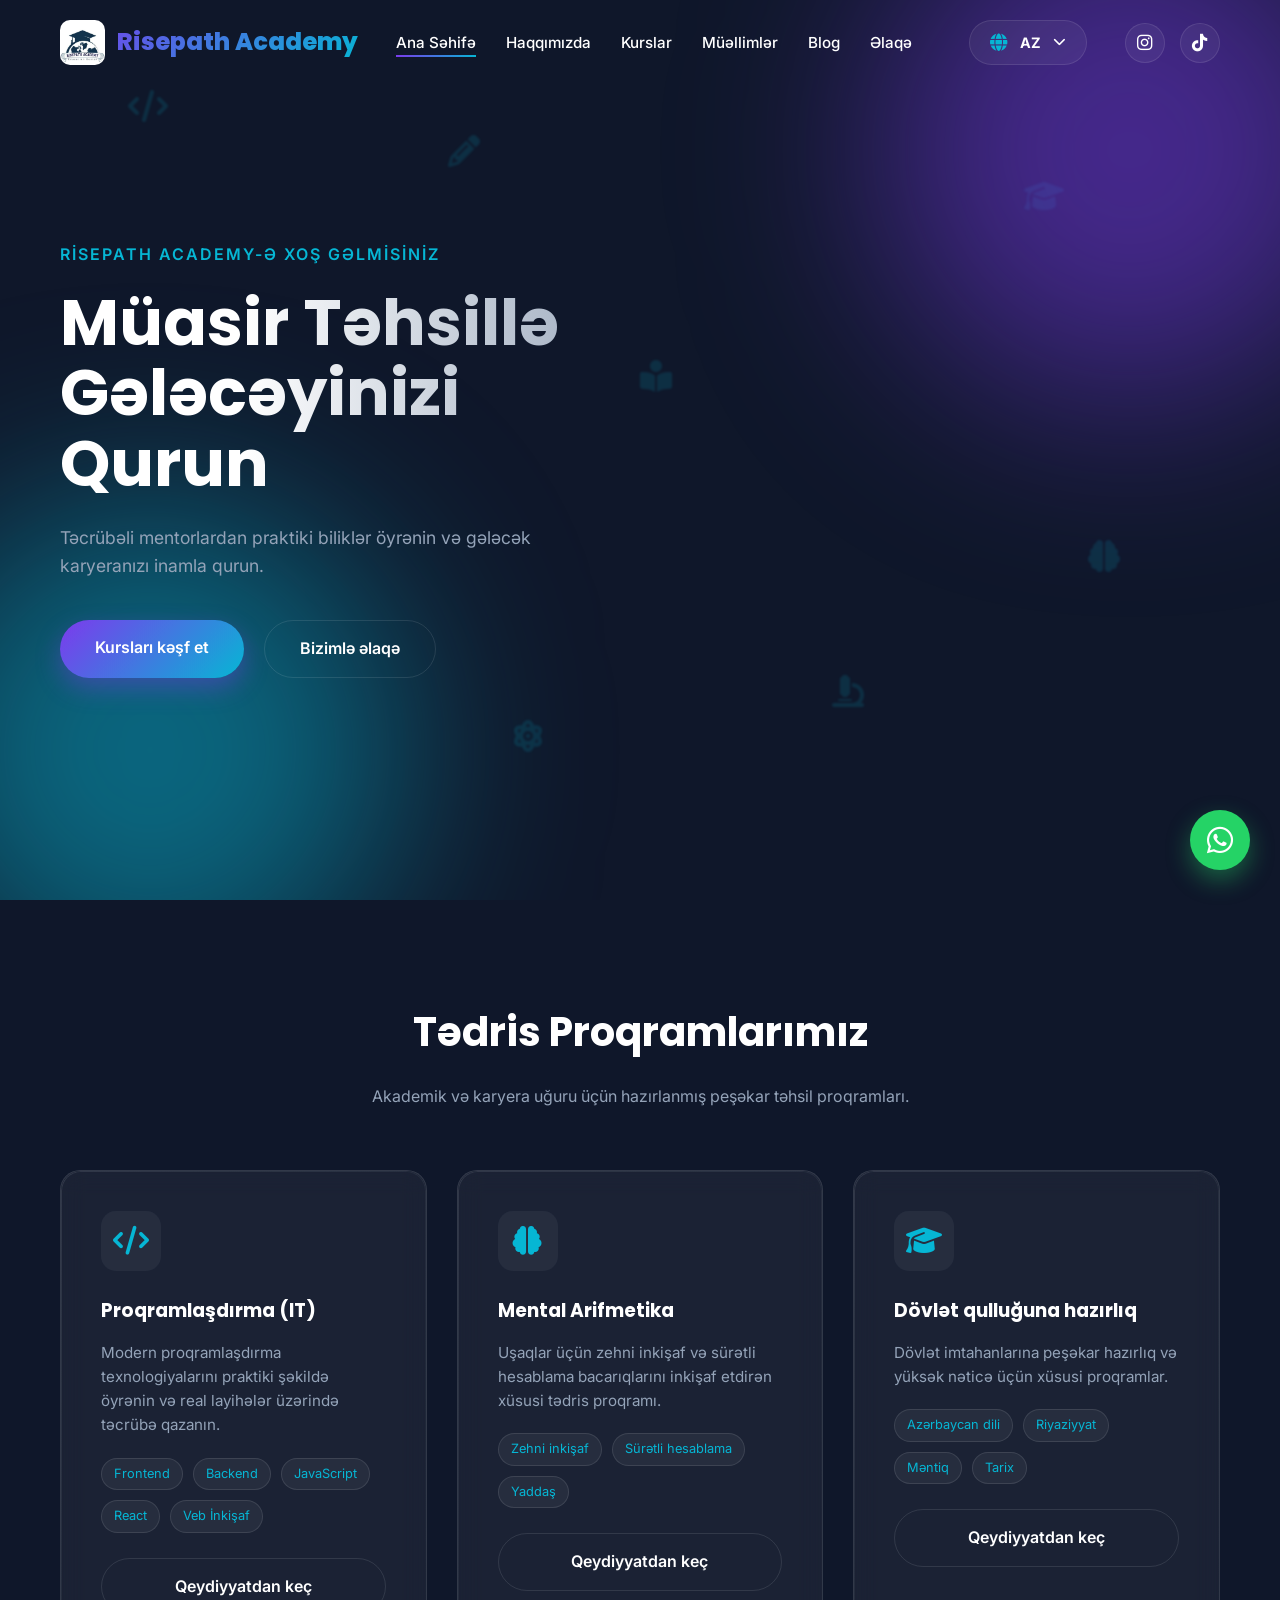
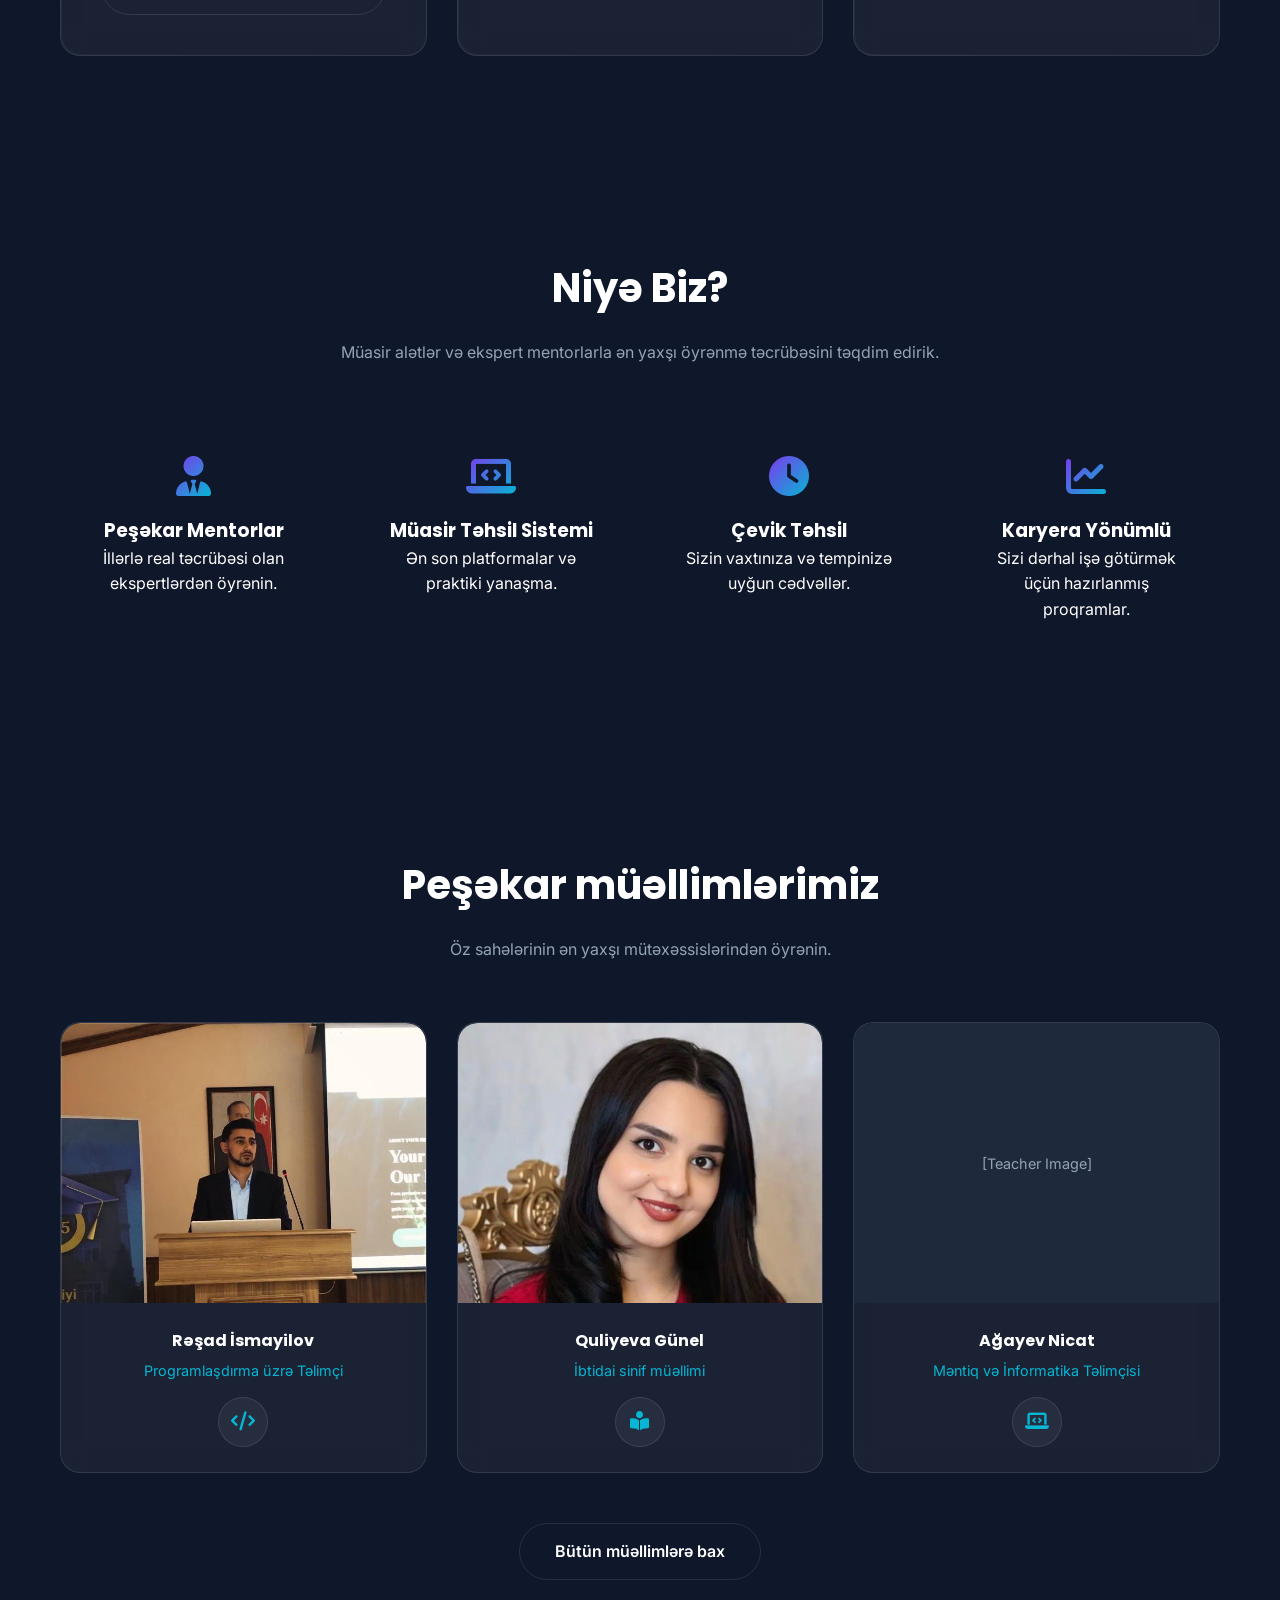
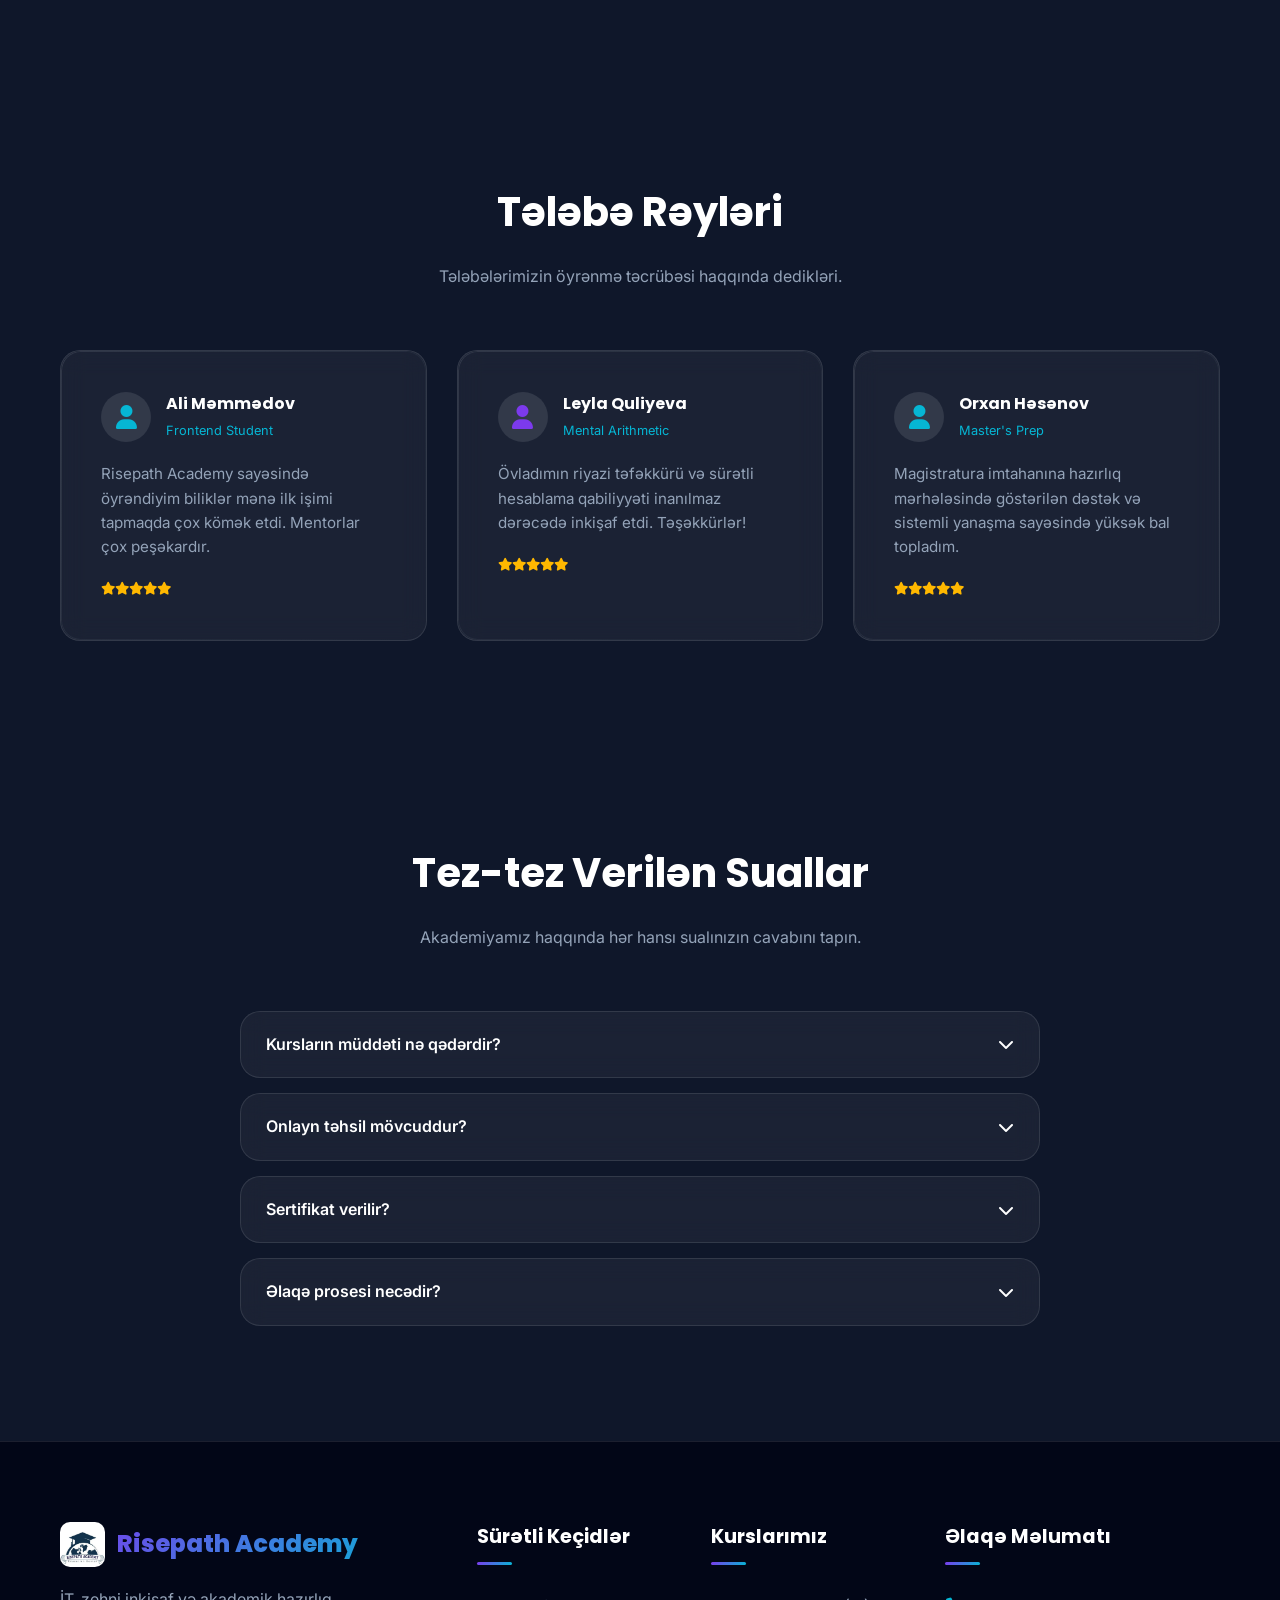
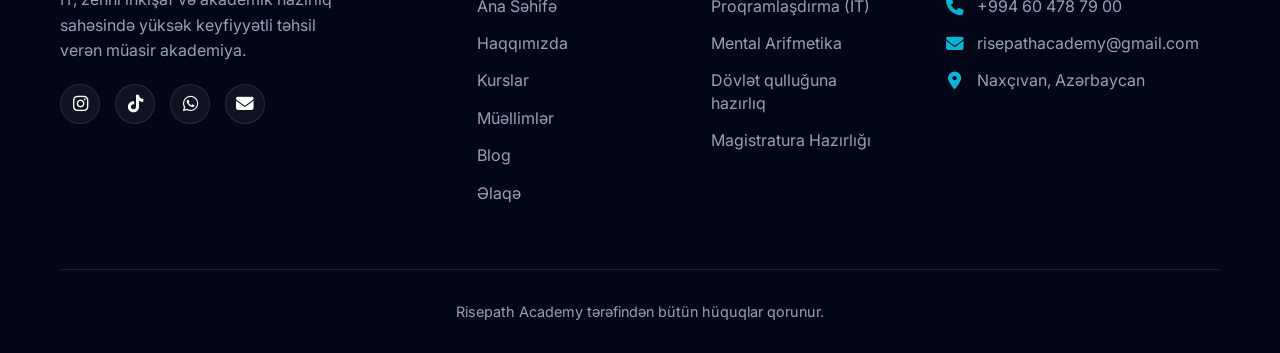
==== commit bbf09016: "Add WhatsApp redirection to registration buttons in index.html" ====
--- a/index.html
+++ b/index.html
@@ -13,6 +13,7 @@
     
     <!-- Fonts & Icons -->
     <link rel="stylesheet" href="https://cdnjs.cloudflare.com/ajax/libs/font-awesome/6.4.0/css/all.min.css">
+    <link rel="icon" type="image/jpeg" href="ccd.jpeg">
     <link rel="stylesheet" href="css/style.css">
 </head>
 <body>
@@ -119,7 +120,9 @@
                         <span class="topic-tag" data-i18n="tag_backend">Backend</span>
                         <span class="topic-tag" data-i18n="tag_js">JavaScript</span>
                         <span class="topic-tag" data-i18n="tag_react">React</span>
-                    </div>
+                        <span class="topic-tag" data-i18n="tag_web_dev">Veb İnkişaf</span>
+                    </div>
+                    <a href="https://wa.me/994604787900" target="_blank" class="btn btn-outline" style="margin-top: 25px; width: 100%; text-align: center;" data-i18n="register_now">Register Now</a>
                 </div>
 
                 <!-- Mental Arithmetic -->
@@ -134,6 +137,7 @@
                         <span class="topic-tag" data-i18n="tag_fast_calc">Fast calculation</span>
                         <span class="topic-tag" data-i18n="tag_memory">Memory</span>
                     </div>
+                    <a href="https://wa.me/994604787900" target="_blank" class="btn btn-outline" style="margin-top: 25px; width: 100%; text-align: center;" data-i18n="register_now">Register Now</a>
                 </div>
 
                 <!-- State Exam -->
@@ -149,6 +153,7 @@
                         <span class="topic-tag" data-i18n="tag_logic">Məntiq</span>
                         <span class="topic-tag" data-i18n="tag_history">Tarix</span>
                     </div>
+                    <a href="https://wa.me/994604787900" target="_blank" class="btn btn-outline" style="margin-top: 25px; width: 100%; text-align: center;" data-i18n="register_now">Register Now</a>
                 </div>
             </div>
         </div>
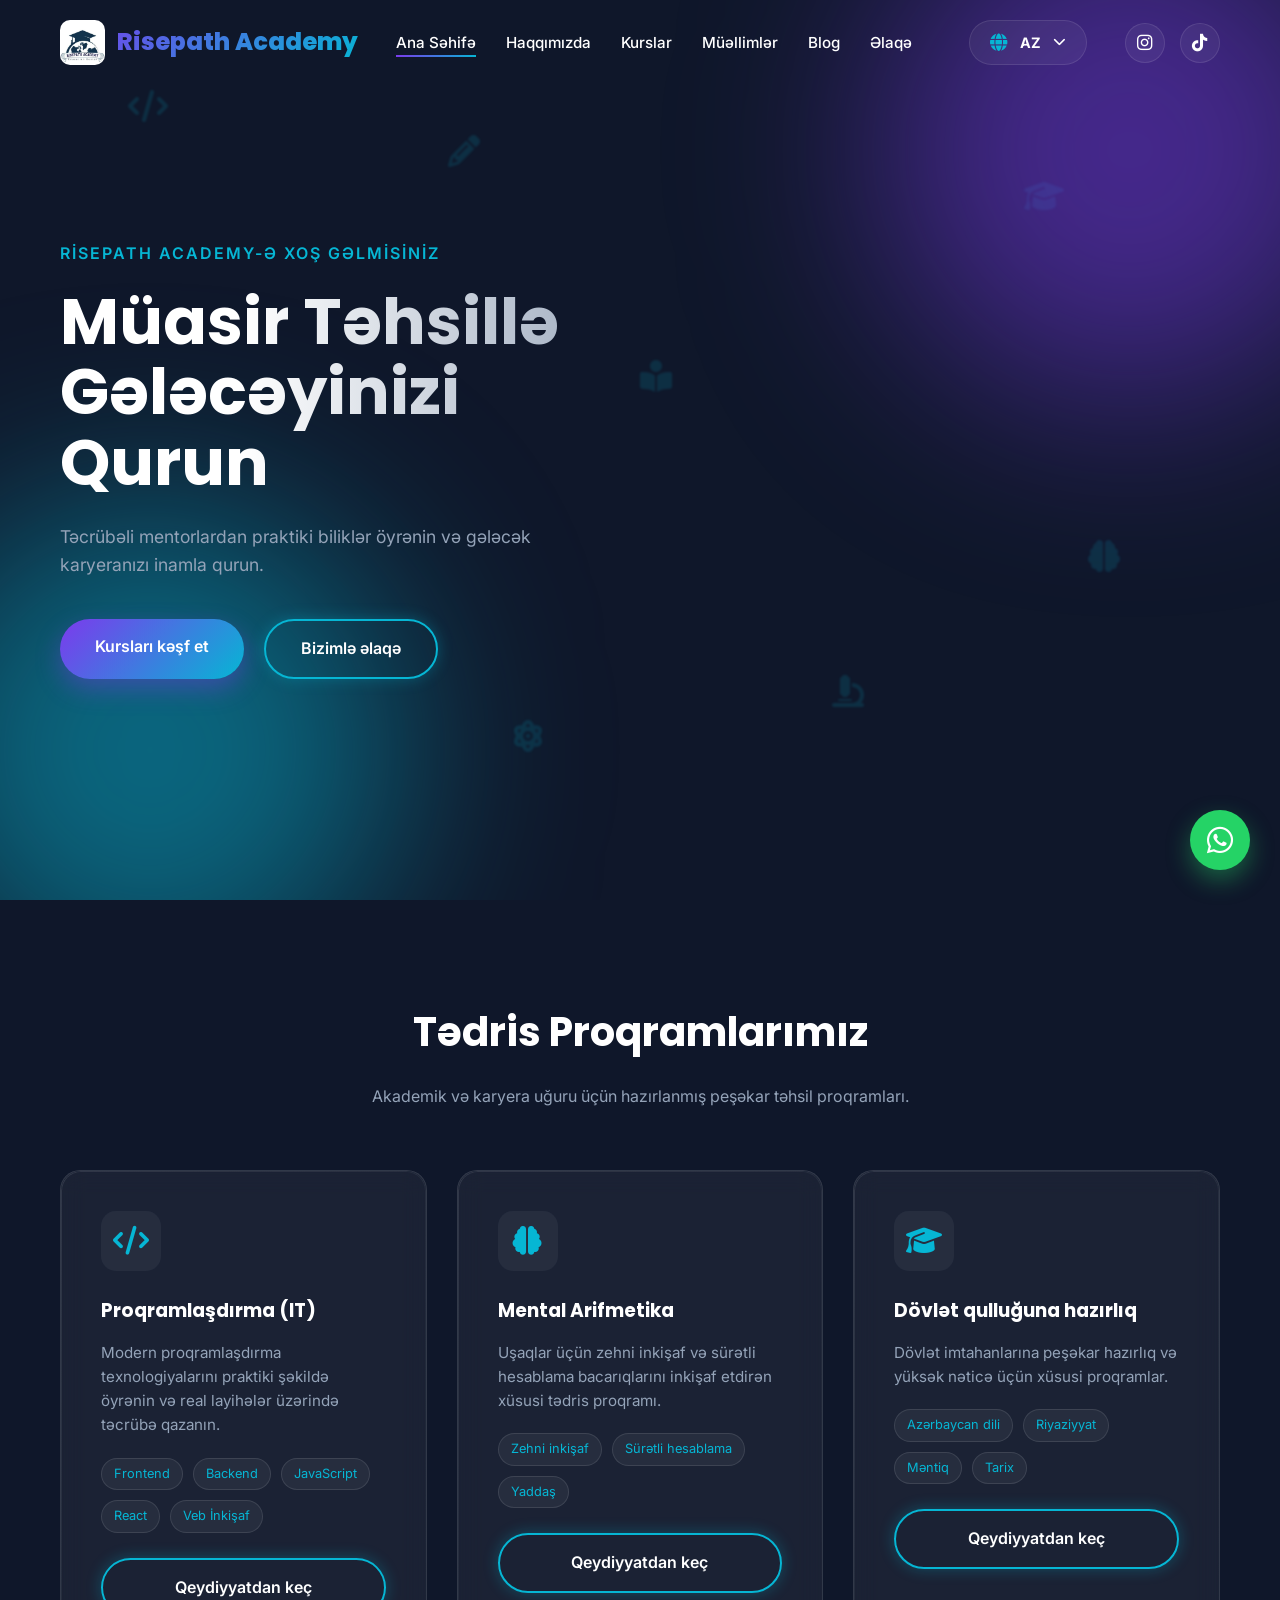
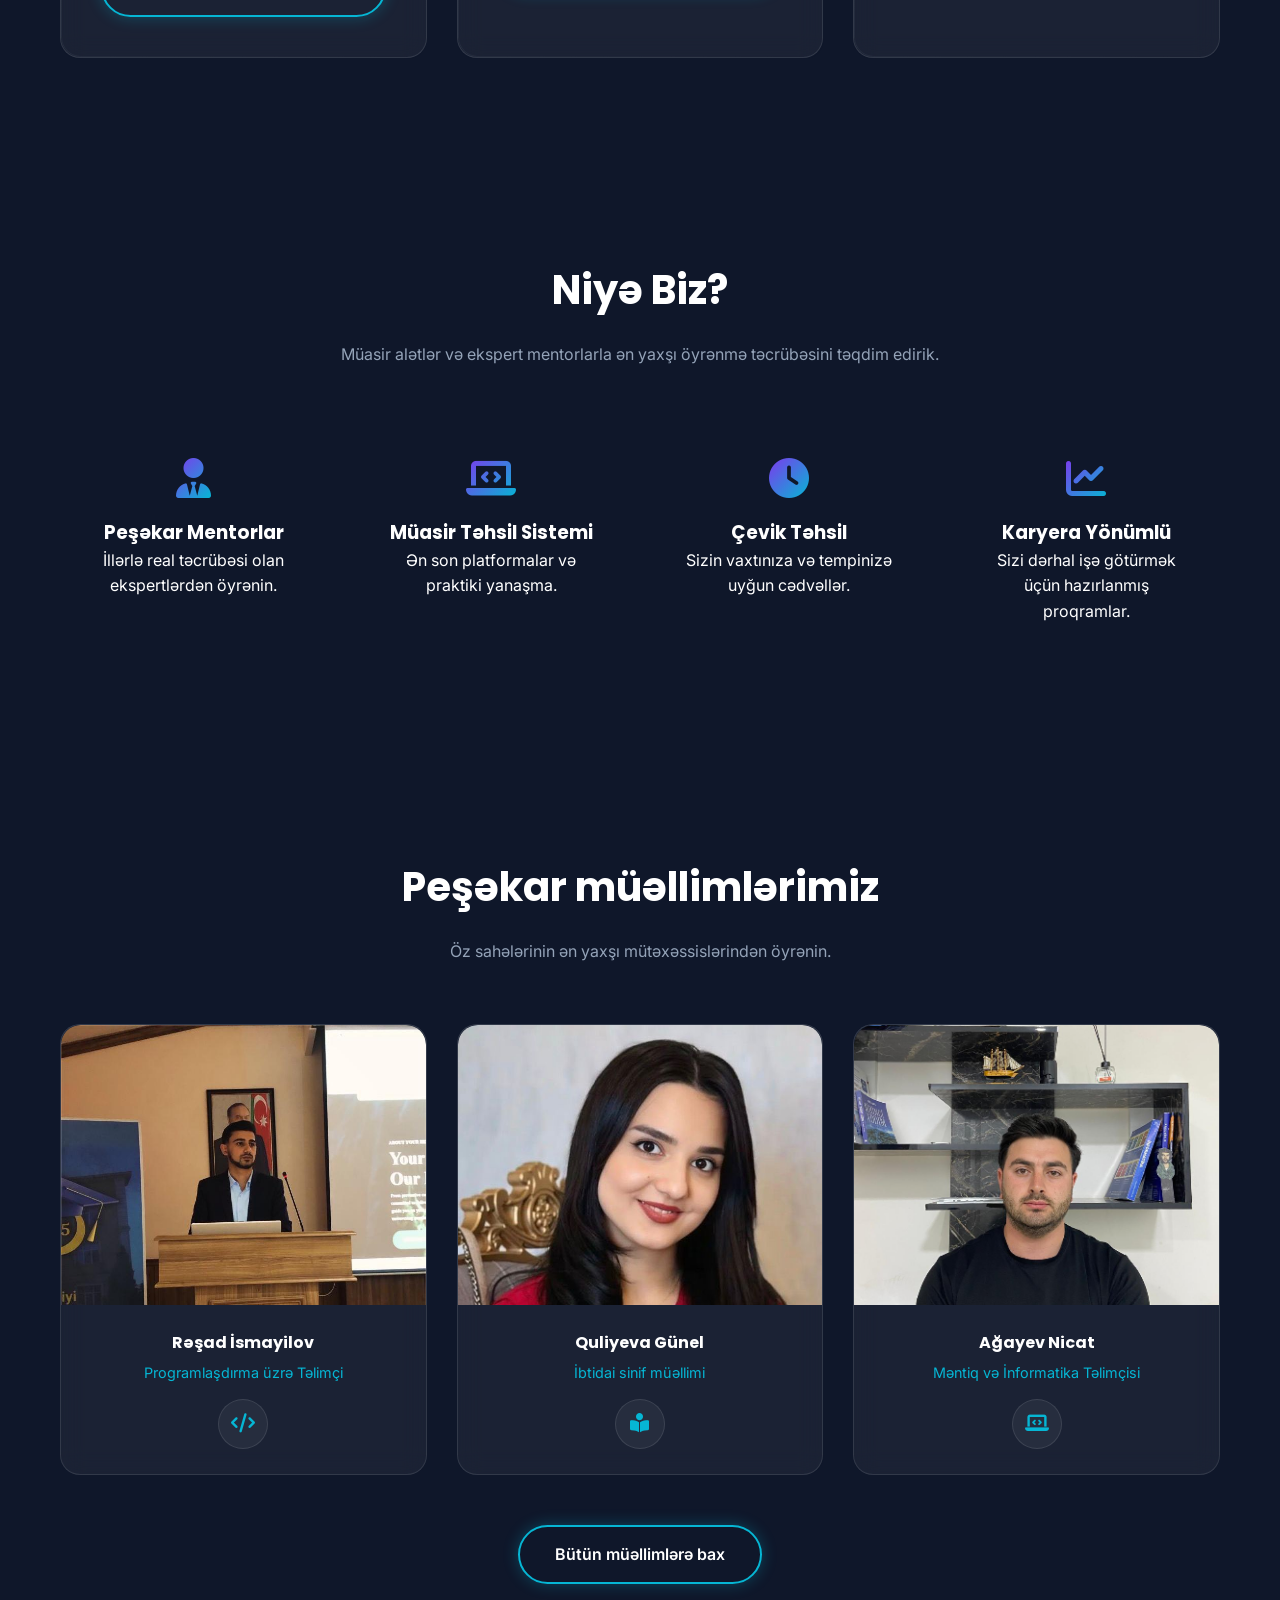
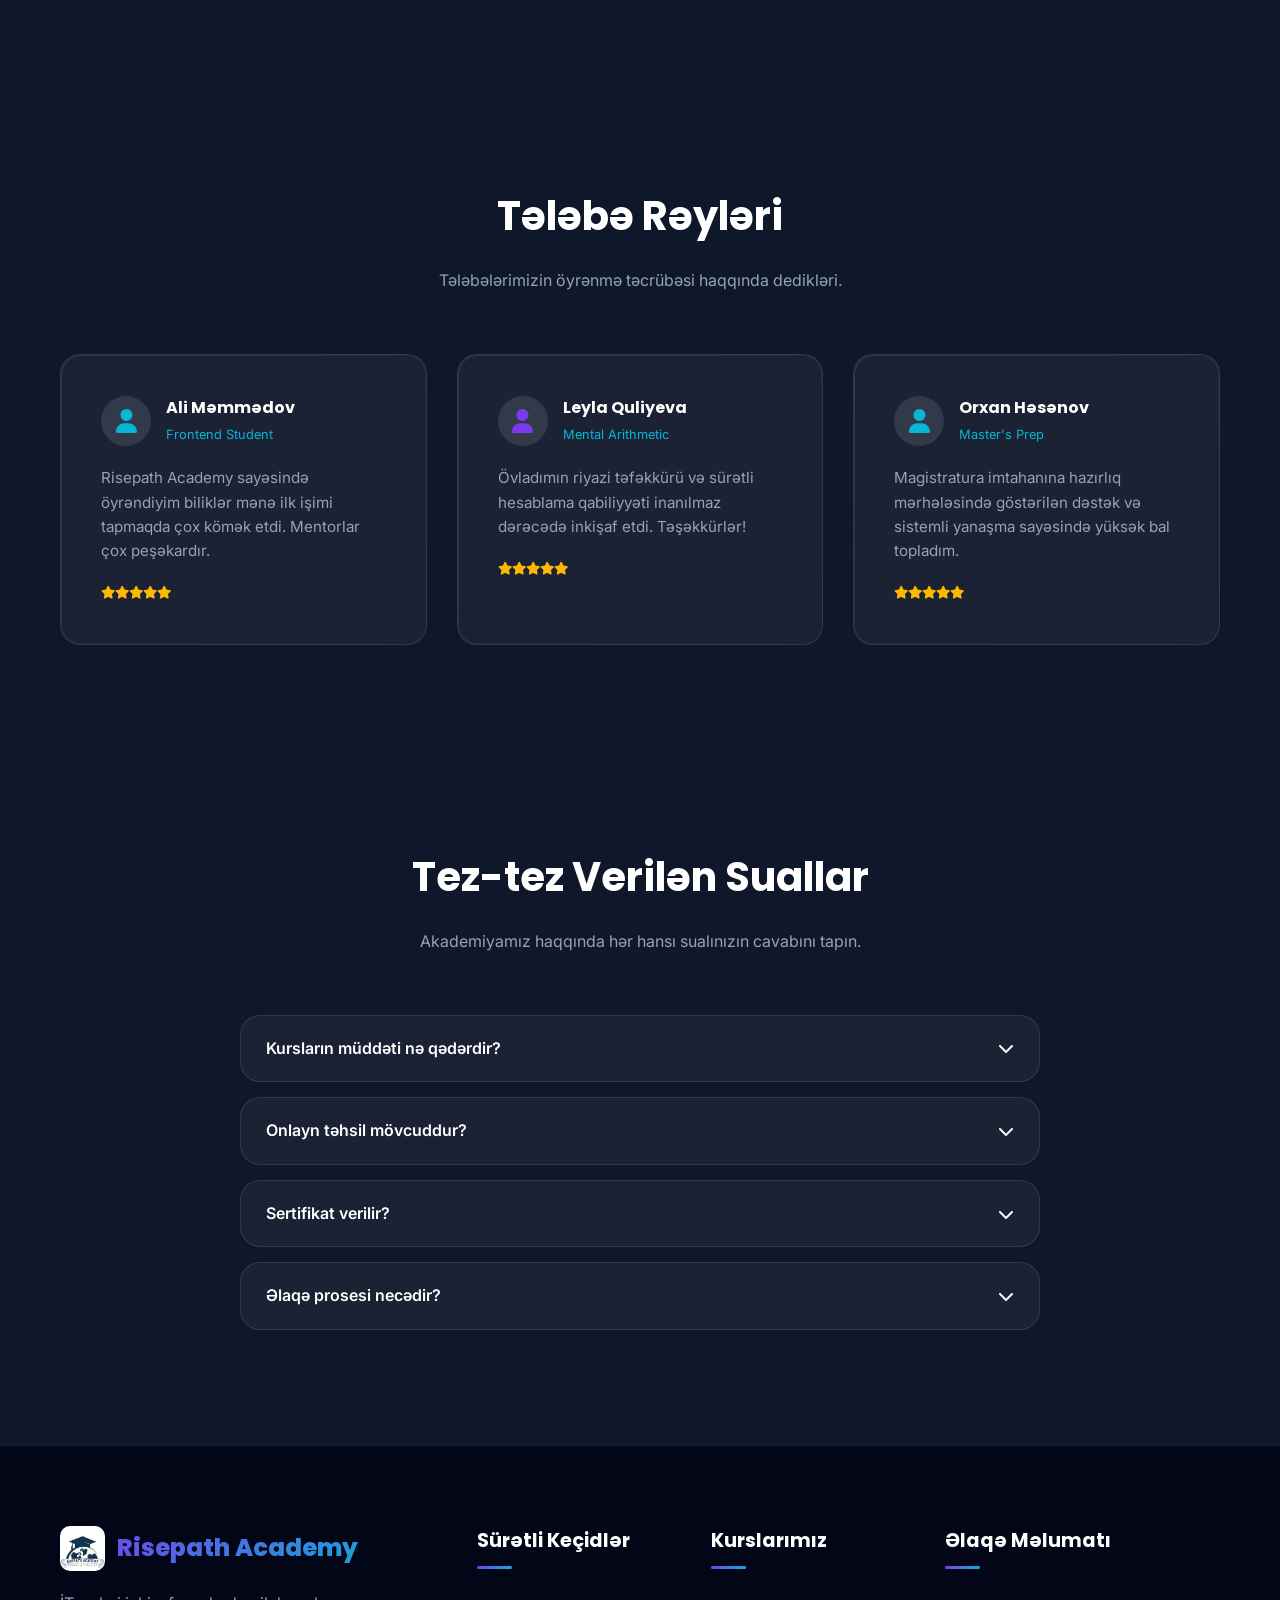
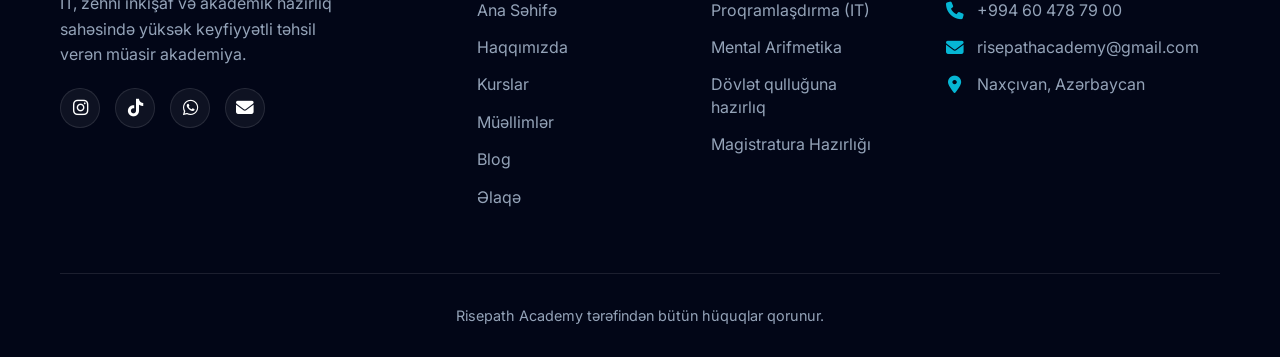
==== commit e3778e09: "Add image for Nicat Aghayev and update teacher cards" ====
--- a/index.html
+++ b/index.html
@@ -226,9 +226,7 @@
                 </div>
                 <div class="teacher-card glass reveal">
                     <div class="teacher-img">
-                        <div style="width: 100%; height: 100%; display: flex; align-items: center; justify-content: center; color: var(--text-muted); font-size: 0.9rem;">
-                            [Teacher Image]
-                        </div>
+                        <img src="nic.png" alt="Ağayev Nicat">
                     </div>
                     <div class="teacher-info">
                         <h4>Ağayev Nicat</h4>
--- a/css/style.css
+++ b/css/style.css
@@ -288,6 +288,8 @@
     display: inline-block;
     cursor: pointer;
     border: none;
+    position: relative; /* Klikləməni təmin etmək üçün */
+    z-index: 5; /* Üst qatda olması üçün */
 }
 
 .btn-primary {
@@ -303,13 +305,16 @@
 
 .btn-outline {
     background: transparent;
-    border: 1px solid var(--card-border);
+    border: 2px solid var(--secondary); /* Border rəngli və qalın edildi */
     color: white;
+    box-shadow: 0 0 15px rgba(6, 182, 212, 0.3); /* Daimi parıltı əlavə edildi */
+    transition: var(--transition);
 }
 
 .btn-outline:hover {
-    background: var(--card-bg);
-    border-color: var(--secondary);
+    background: var(--gradient-primary);
+    border-color: transparent;
+    box-shadow: 0 10px 25px rgba(124, 58, 237, 0.4);
 }
 
 /* Hero Section Background Icons Animation */
@@ -388,6 +393,11 @@
     position: relative;
     overflow: hidden;
     transition: var(--transition);
+}
+
+.course-card > * {
+    position: relative;
+    z-index: 2;
 }
 
 .course-card::before {
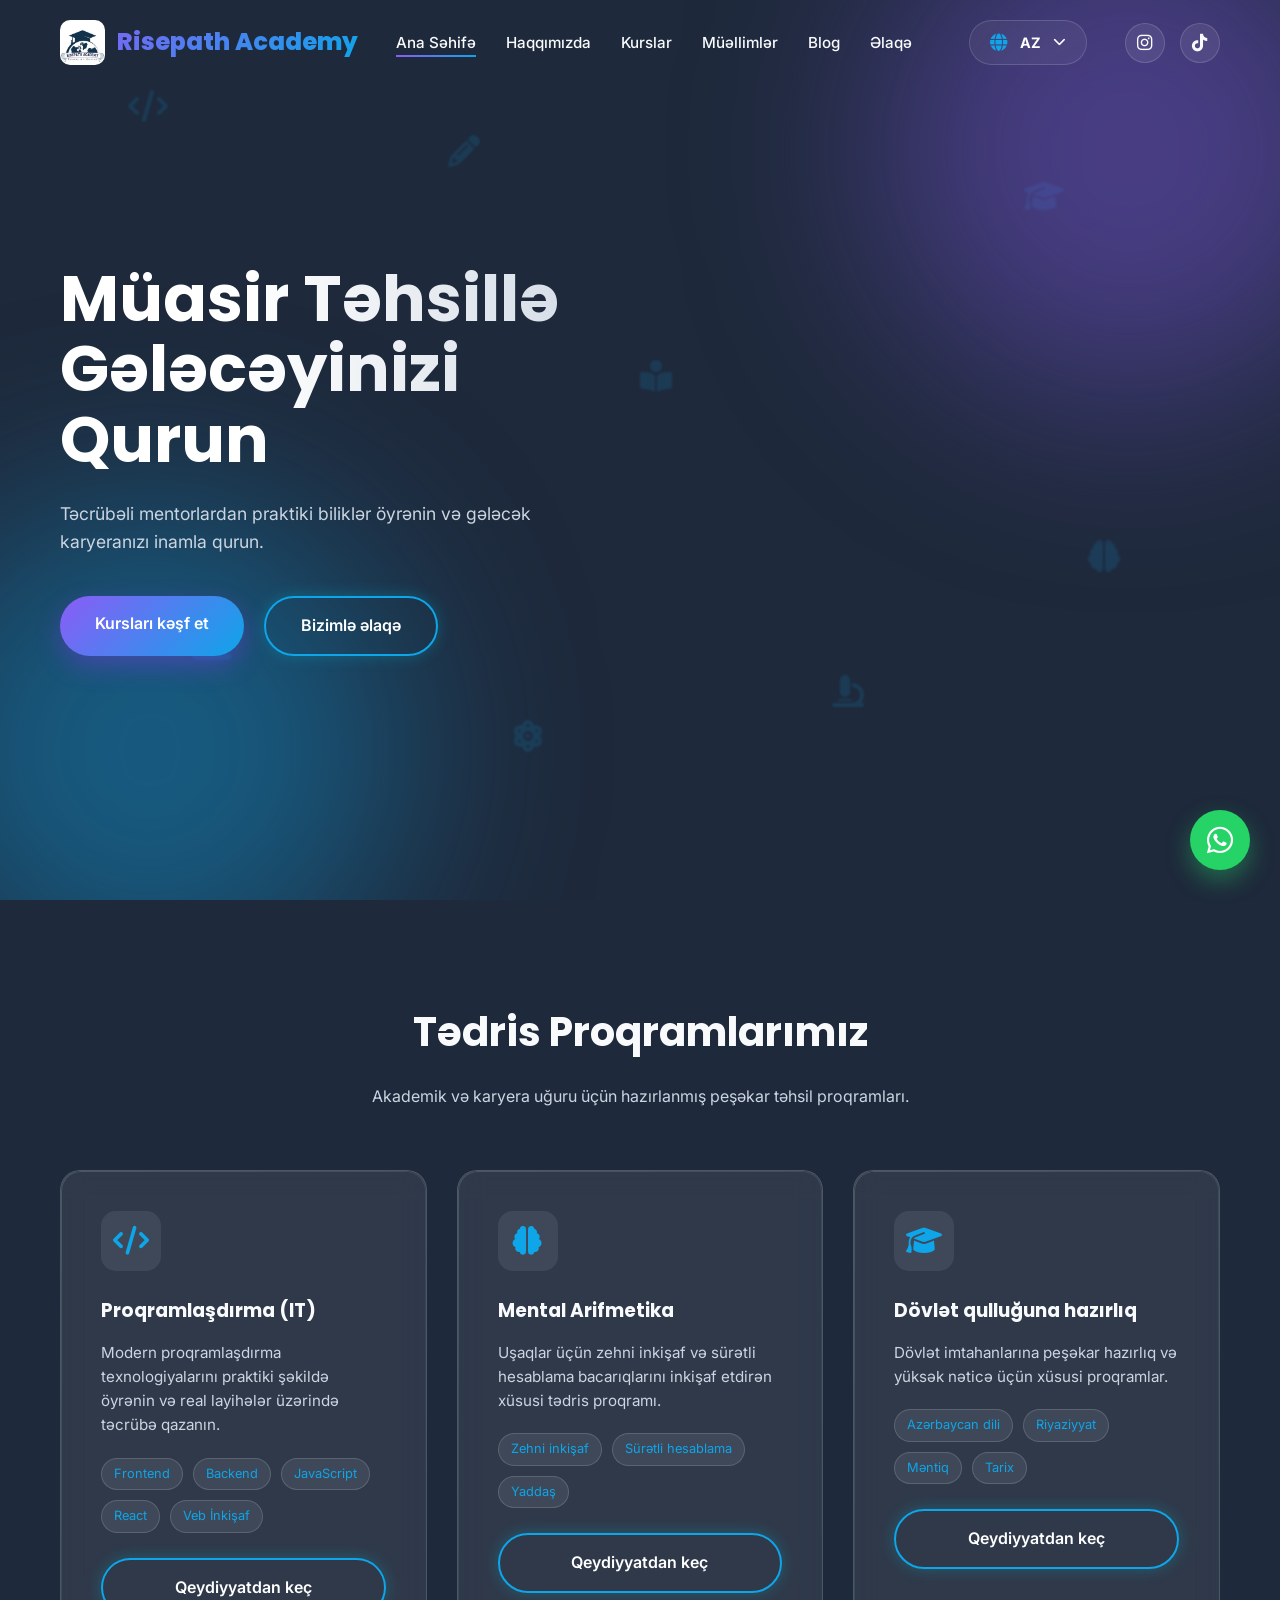
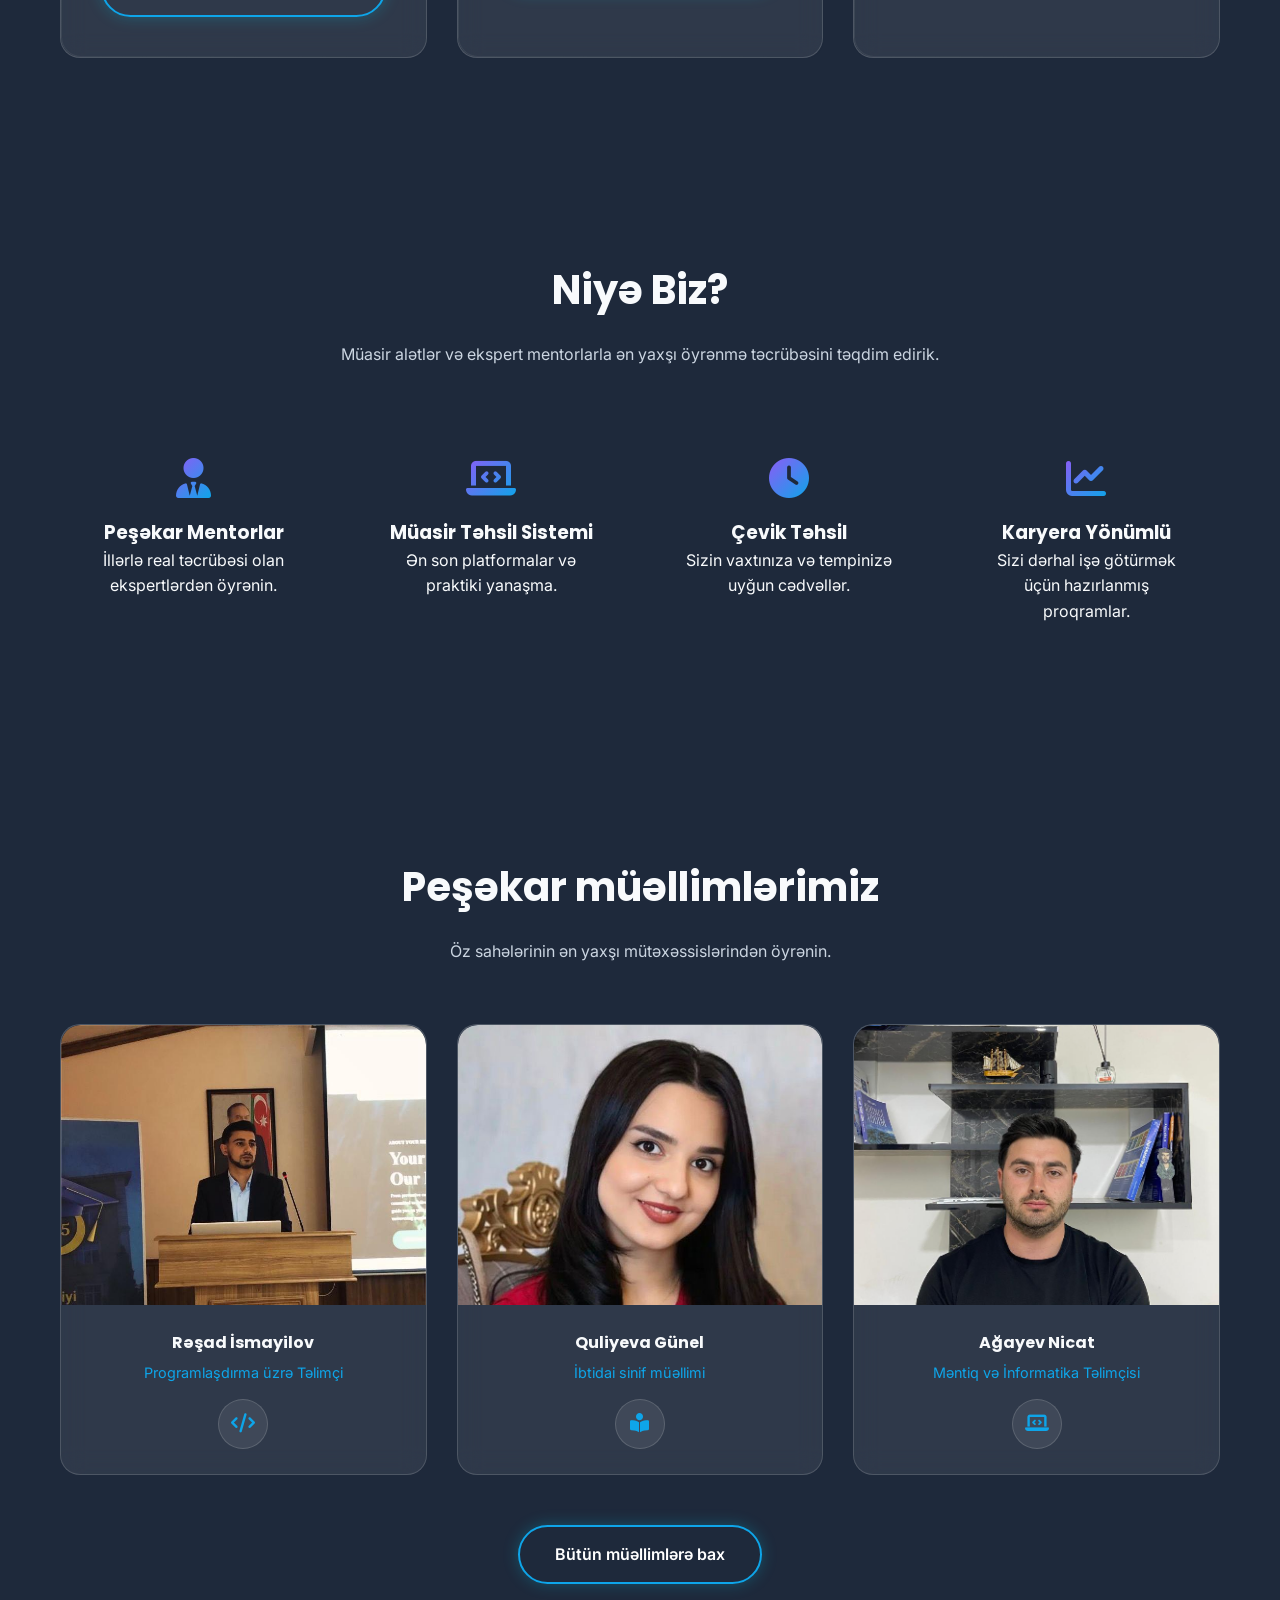
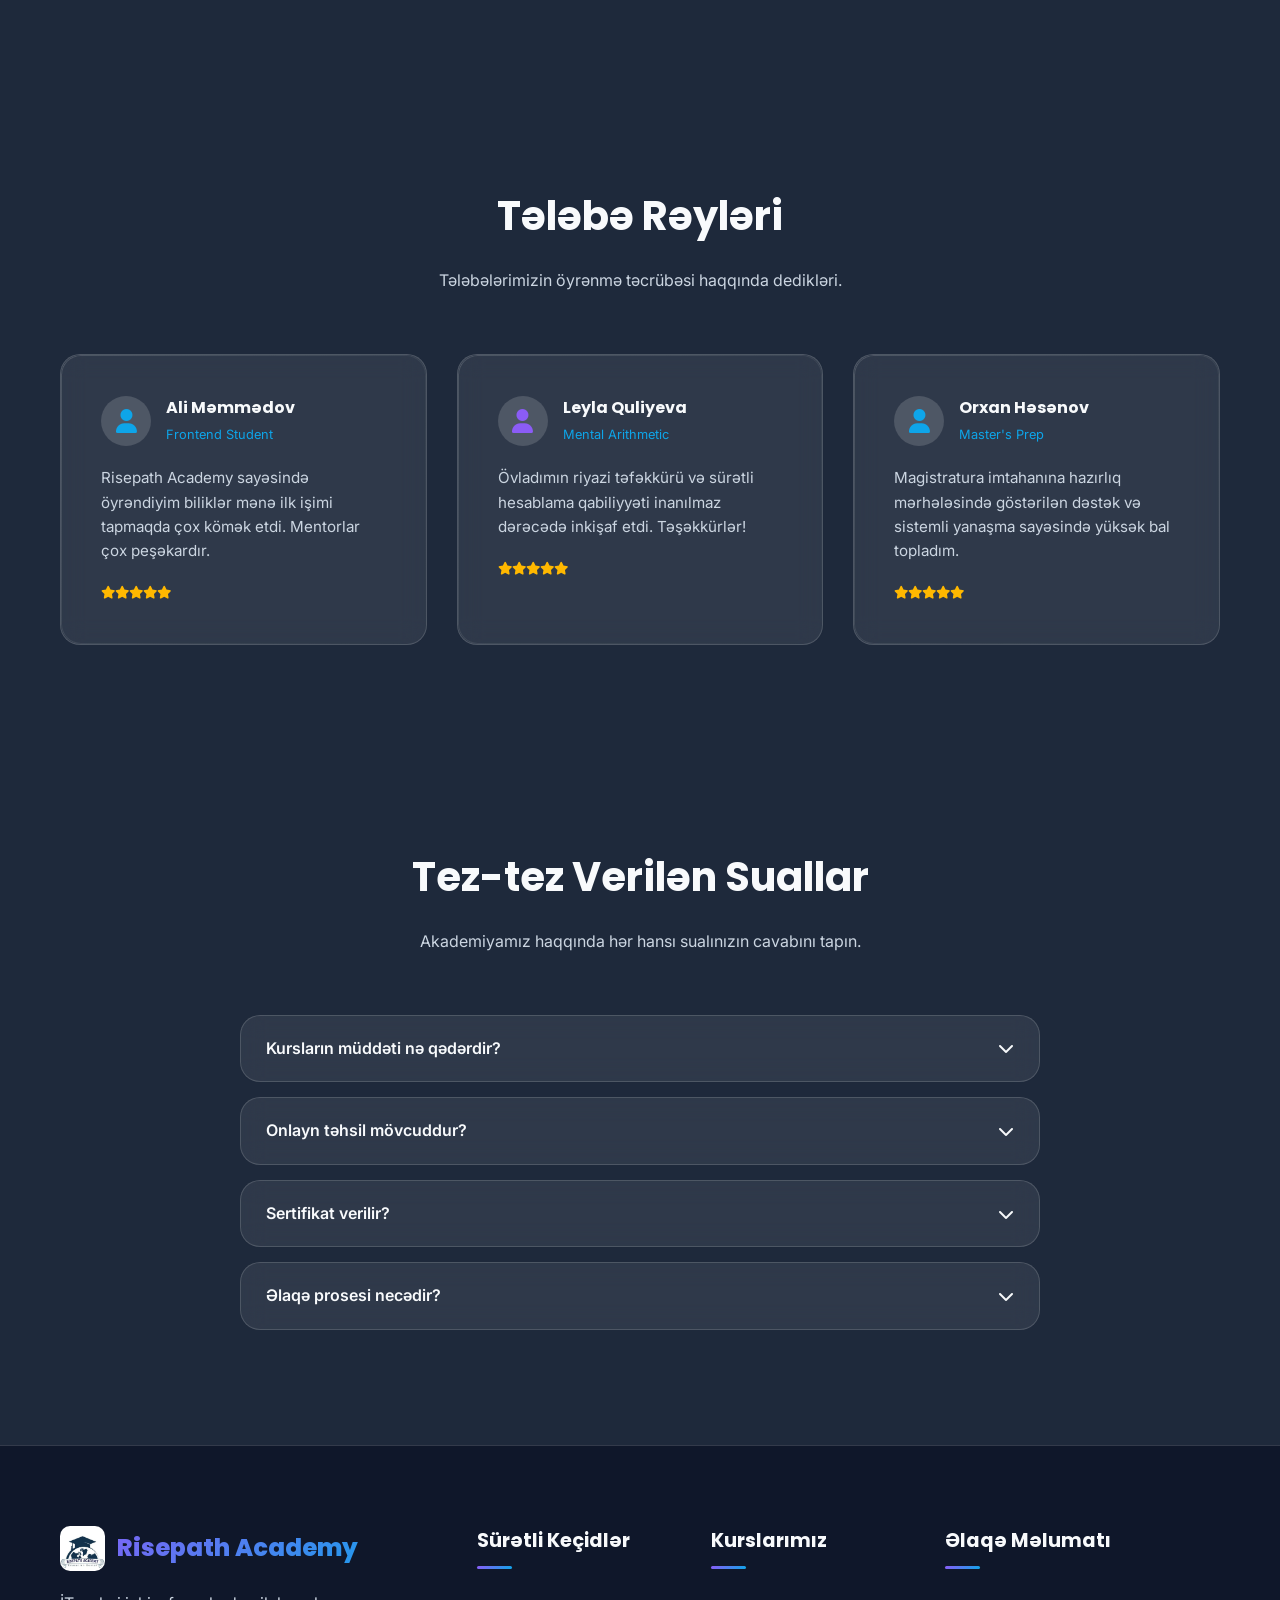
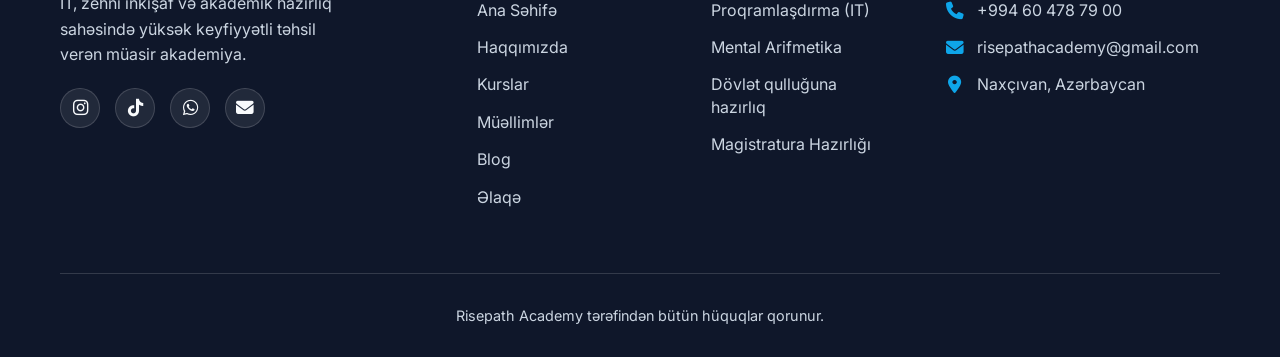
==== commit ea0cb678: "Remove welcome subtitle from hero section" ====
--- a/index.html
+++ b/index.html
@@ -88,7 +88,6 @@
         <div class="blob blob-2"></div>
         <div class="container">
             <div class="hero-content reveal">
-                <span class="hero-subtitle" data-i18n="hero_subtitle">Welcome to Risepath Academy</span>
                 <h1 data-i18n="hero_title">Shape Your Future With Modern Education</h1>
                 <p data-i18n="hero_desc">Learn practical skills from experienced mentors and build your future career with confidence.</p>
                 <div class="hero-btns">
--- a/css/style.css
+++ b/css/style.css
@@ -6,18 +6,18 @@
 @import url('https://fonts.googleapis.com/css2?family=Inter:wght@300;400;500;600;700&family=Poppins:wght@300;400;500;600;700;800&display=swap');
 
 :root {
-    --primary: #7c3aed;
-    --primary-glow: rgba(124, 58, 237, 0.5);
-    --secondary: #06b6d4;
-    --secondary-glow: rgba(6, 182, 212, 0.5);
-    --bg-dark: #0f172a;
-    --bg-darker: #020617;
-    --card-bg: rgba(255, 255, 255, 0.05);
-    --card-border: rgba(255, 255, 255, 0.1);
-    --text: #ffffff;
-    --text-muted: #94a3b8;
-    --glass-bg: rgba(15, 23, 42, 0.7);
-    --gradient-primary: linear-gradient(135deg, #7c3aed 0%, #06b6d4 100%);
+    --primary: #8b5cf6;
+    --primary-glow: rgba(139, 92, 246, 0.4);
+    --secondary: #0ea5e9;
+    --secondary-glow: rgba(14, 165, 233, 0.4);
+    --bg-dark: #1e293b;
+    --bg-darker: #0f172a;
+    --card-bg: rgba(255, 255, 255, 0.08);
+    --card-border: rgba(255, 255, 255, 0.15);
+    --text: #f8fafc;
+    --text-muted: #cbd5e1;
+    --glass-bg: rgba(30, 41, 59, 0.75);
+    --gradient-primary: linear-gradient(135deg, #8b5cf6 0%, #0ea5e9 100%);
     --font-poppins: 'Poppins', sans-serif;
     --font-inter: 'Inter', sans-serif;
     --transition: all 0.3s cubic-bezier(0.4, 0, 0.2, 1);
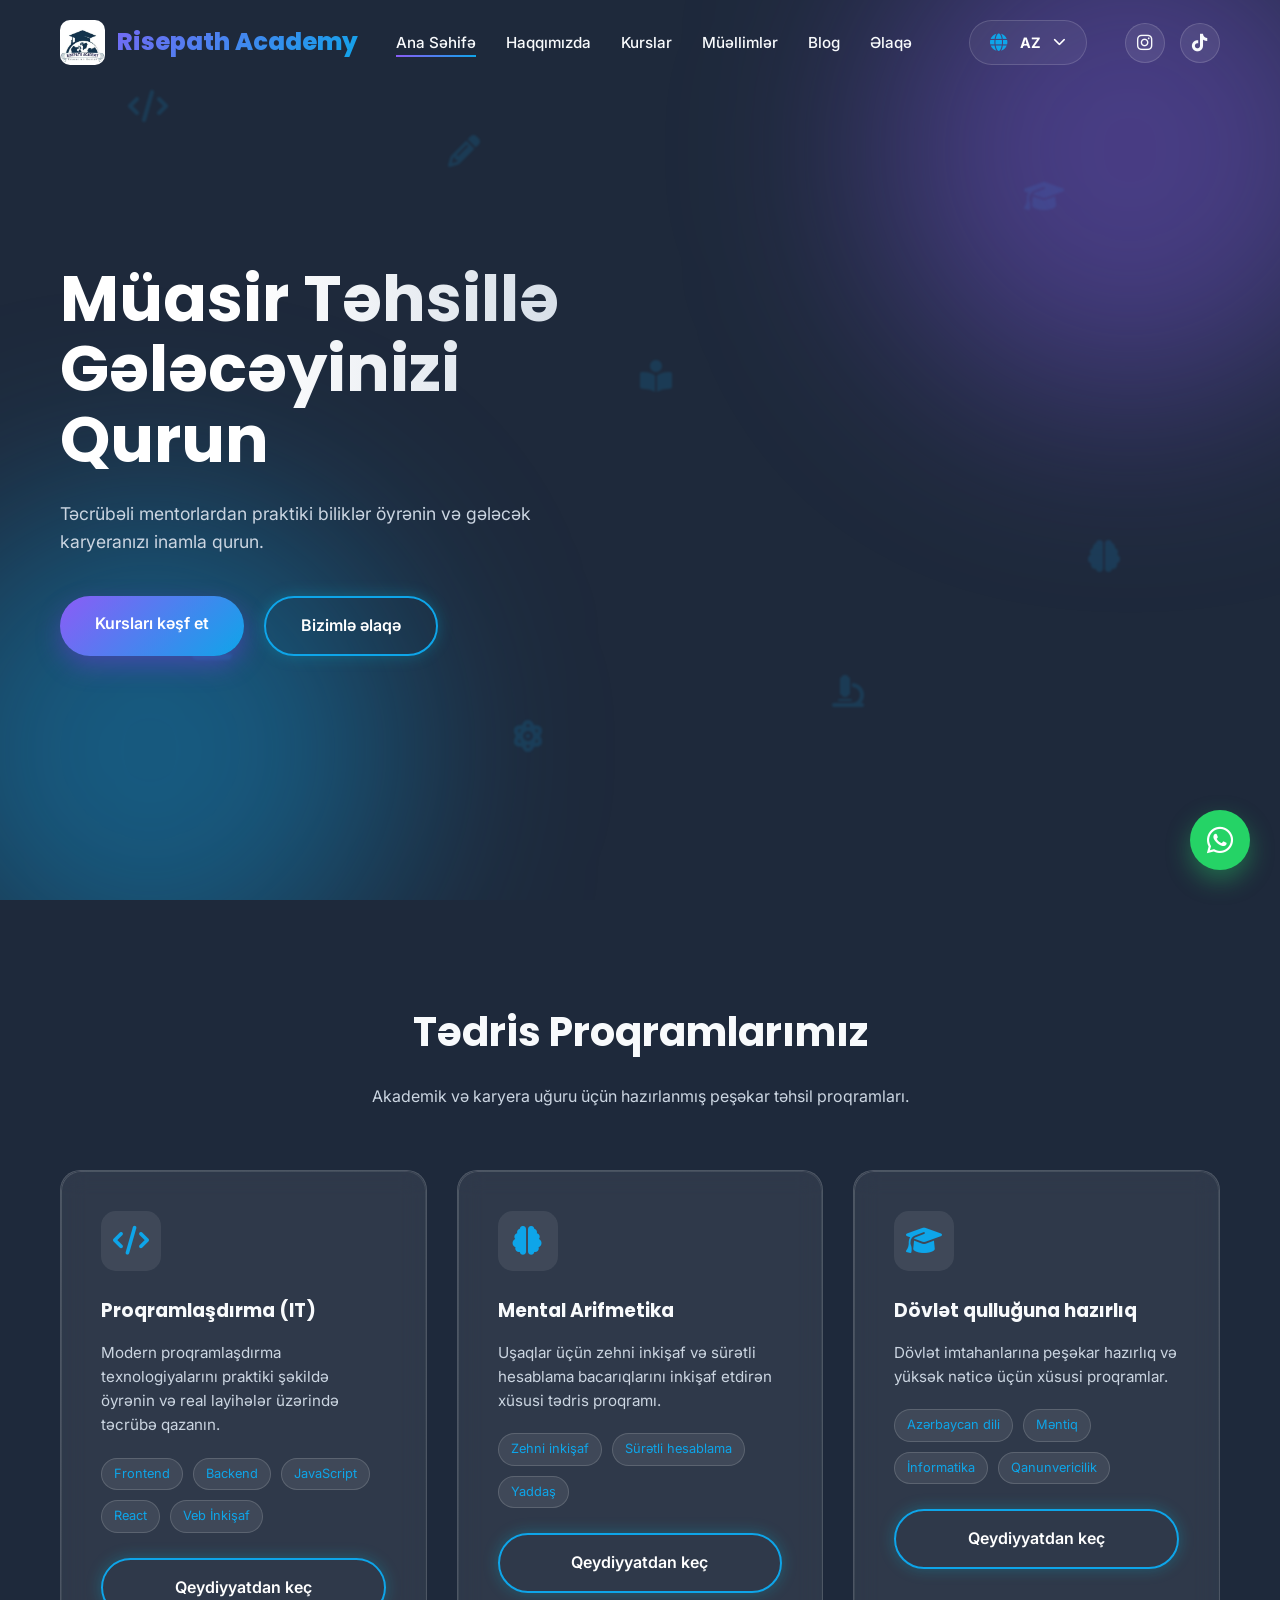
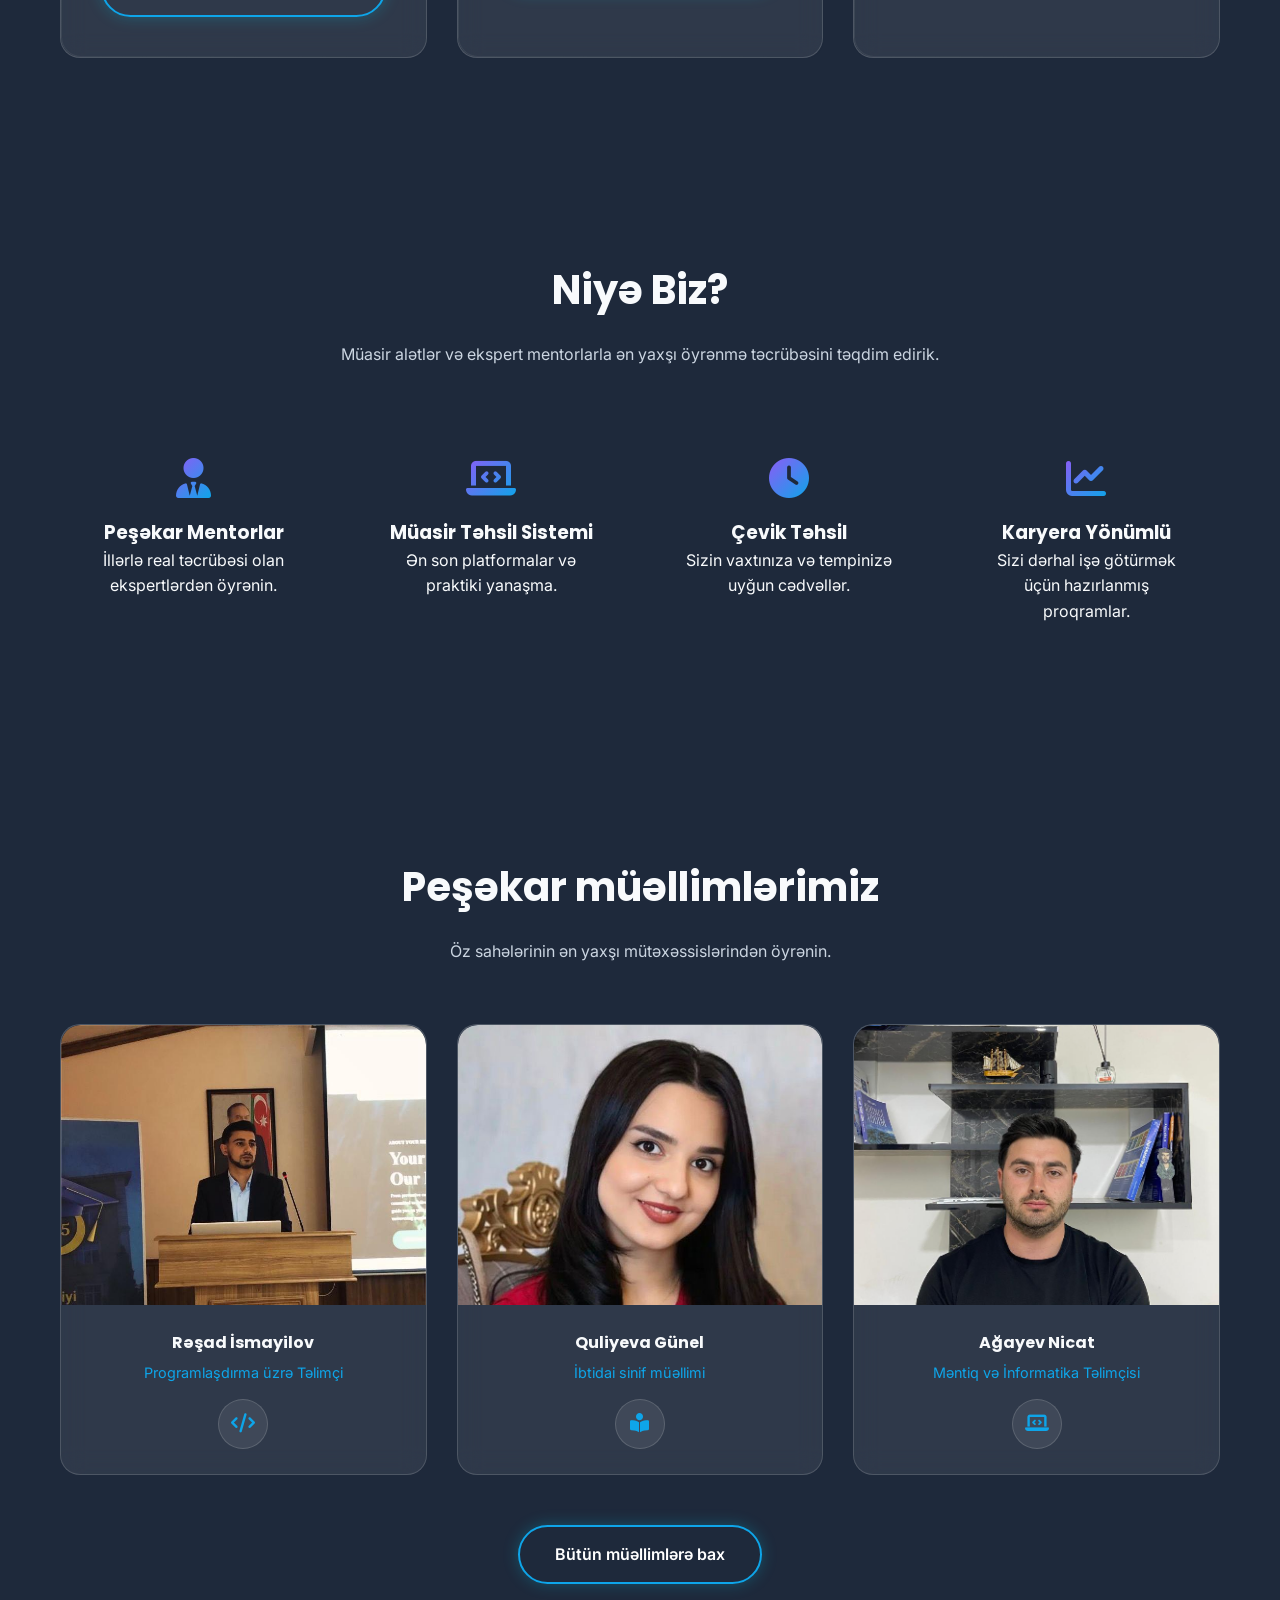
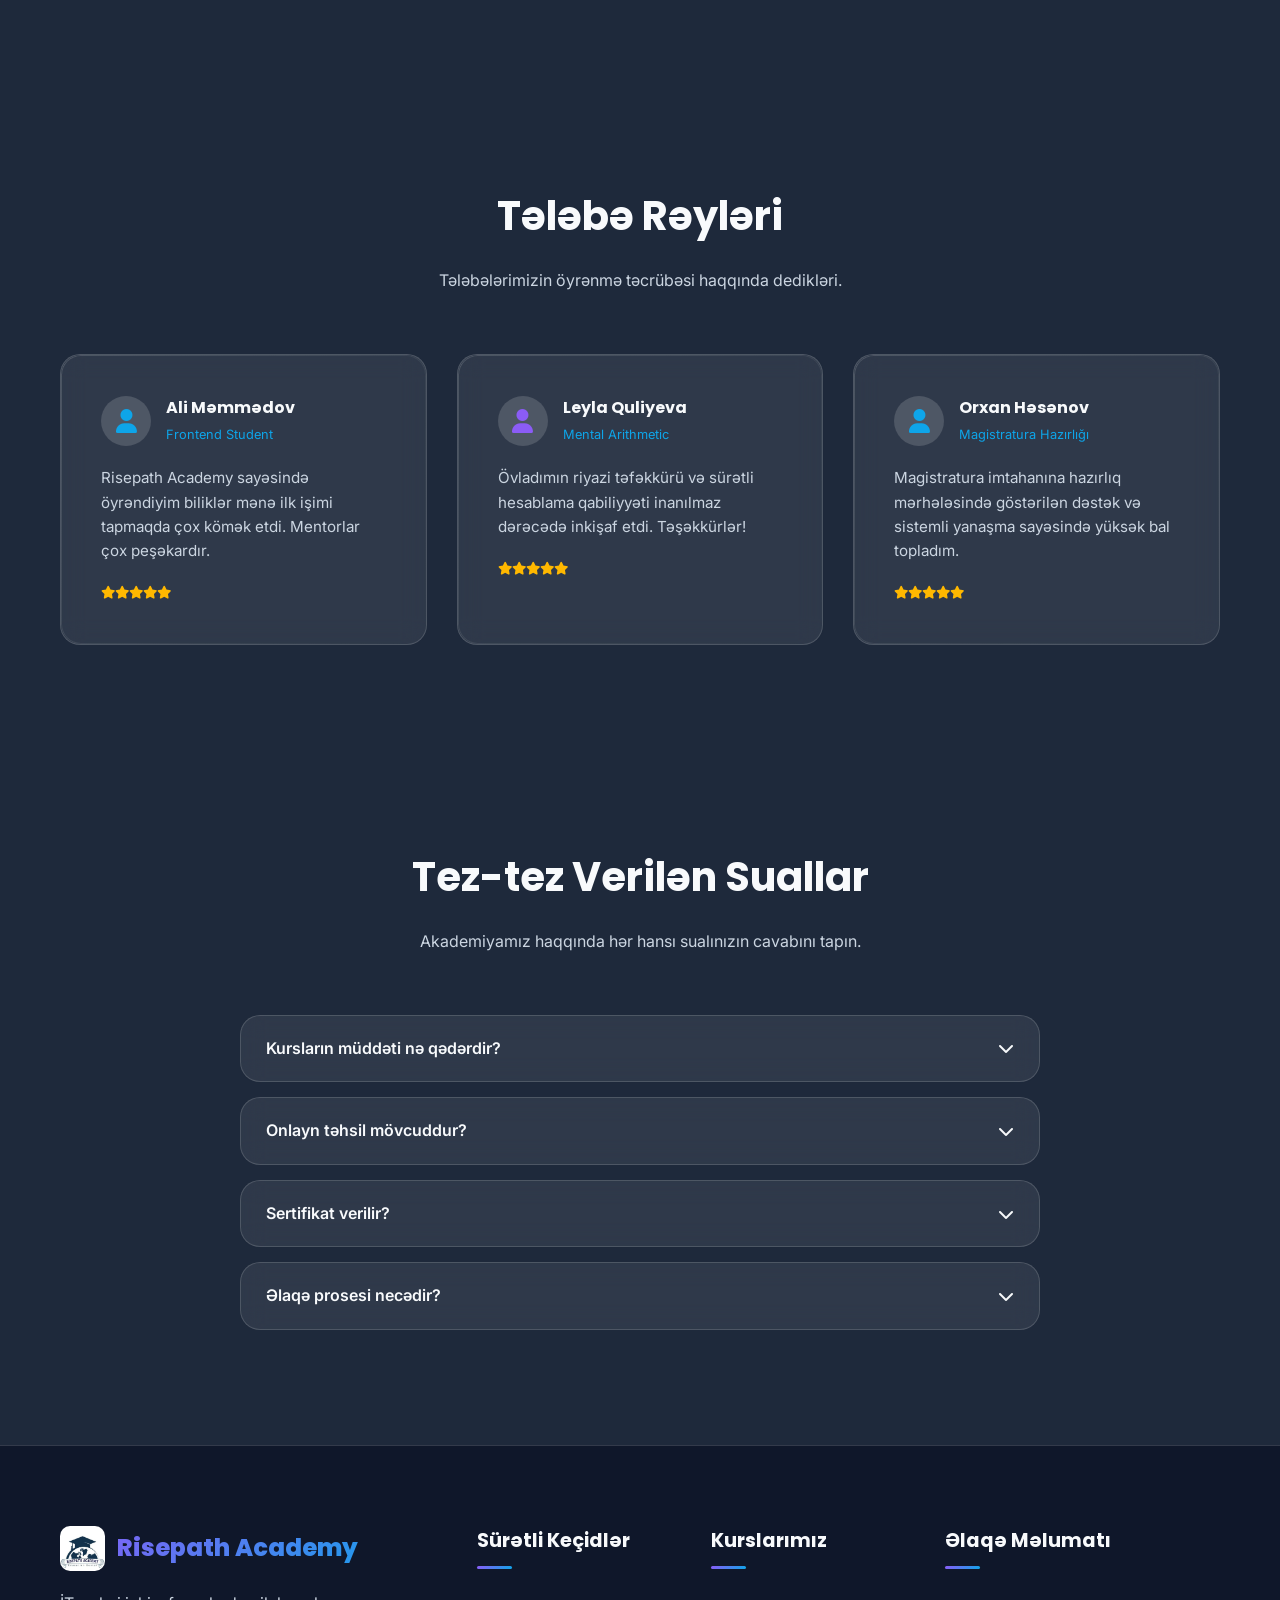
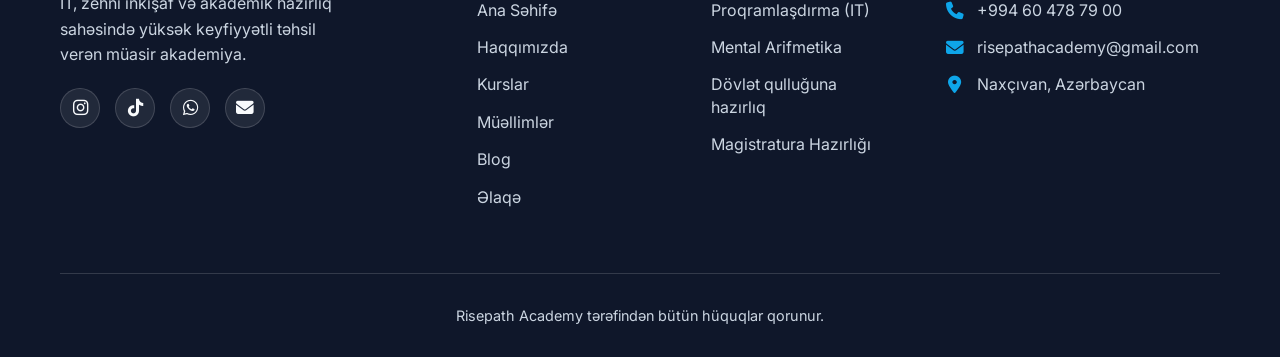
==== commit 0367fe3d: "Update courses cards titles" ====
--- a/index.html
+++ b/index.html
@@ -1,21 +1,46 @@
 <!DOCTYPE html>
 <html lang="az">
+
 <head>
     <meta charset="UTF-8">
     <meta name="viewport" content="width=device-width, initial-scale=1.0">
+
+    <!-- Primary Meta Tags -->
     <title>Risepath Academy | Modern Education for Your Future</title>
-    <meta name="description" content="Risepath Academy offers modern education in programming, mental arithmetic, and exam preparation. Shape your future with us.">
-    
-    <!-- OpenGraph Tags -->
-    <meta property="og:title" content="Risepath Academy | Modern Education">
-    <meta property="og:description" content="Learn practical skills from experienced mentors at Risepath Academy.">
+    <meta name="title" content="Risepath Academy | Modern Education for Your Future">
+    <meta name="description"
+        content="Risepath Academy offers modern education in programming, mental arithmetic, and exam preparation. Shape your future with us in Azerbaijan.">
+    <meta name="keywords"
+        content="Risepath Academy, proqramlaşdırma kursları, mental aritmetik, imtahan hazırlığı, xaricdə təhsil, proqramlaşdırma öyrən, modern təhsil, kurslar, təhsil mərkəzi, programming courses, education Azerbaijan, Bakı kurslar, Naxçıvan təhsil">
+    <meta name="author" content="Risepath Academy">
+    <meta name="robots" content="index, follow">
+    <link rel="canonical" href="https://www.risepath.academy/">
+
+    <!-- Open Graph / Facebook -->
     <meta property="og:type" content="website">
-    
+    <meta property="og:url" content="https://www.risepath.academy/">
+    <meta property="og:title" content="Risepath Academy | Modern Education for Your Future">
+    <meta property="og:description"
+        content="Learn practical skills from experienced mentors at Risepath Academy. Programming, Mental Arithmetic, and more.">
+    <meta property="og:image" content="https://www.risepath.academy/ccd.jpeg">
+    <meta property="og:site_name" content="Risepath Academy">
+
+    <!-- Twitter -->
+    <meta property="twitter:card" content="summary_large_image">
+    <meta property="twitter:url" content="https://www.risepath.academy/">
+    <meta property="twitter:title" content="Risepath Academy | Modern Education for Your Future">
+    <meta property="twitter:description"
+        content="Learn practical skills from experienced mentors at Risepath Academy. Programming, Mental Arithmetic, and more.">
+    <meta property="twitter:image" content="https://www.risepath.academy/ccd.jpeg">
+
     <!-- Fonts & Icons -->
     <link rel="stylesheet" href="https://cdnjs.cloudflare.com/ajax/libs/font-awesome/6.4.0/css/all.min.css">
     <link rel="icon" type="image/jpeg" href="ccd.jpeg">
+    <link rel="shortcut icon" href="ccd.jpeg" type="image/x-icon">
+    <link rel="apple-touch-icon" href="ccd.jpeg">
     <link rel="stylesheet" href="css/style.css">
 </head>
+
 <body>
 
     <!-- Navbar -->
@@ -27,7 +52,7 @@
                 </div>
                 Risepath Academy
             </a>
-            
+
             <ul class="nav-links">
                 <li><a href="index.html" class="nav-link active" data-i18n="home">Home</a></li>
                 <li><a href="about.html" class="nav-link" data-i18n="about">About</a></li>
@@ -51,10 +76,12 @@
             </div>
 
             <div class="nav-socials">
-                <a href="https://www.instagram.com/risepath_academy?igsh=MTR0bDc3bTNtcHFucg==" target="_blank" class="social-icon">
+                <a href="https://www.instagram.com/risepath_academy?igsh=MTR0bDc3bTNtcHFucg==" target="_blank"
+                    class="social-icon">
                     <i class="fab fa-instagram"></i>
                 </a>
-                <a href="https://www.tiktok.com/@risepath.academy?_r=1&_t=ZS-96FZZbH7ZSy" target="_blank" class="social-icon">
+                <a href="https://www.tiktok.com/@risepath.academy?_r=1&_t=ZS-96FZZbH7ZSy" target="_blank"
+                    class="social-icon">
                     <i class="fab fa-tiktok"></i>
                 </a>
             </div>
@@ -89,7 +116,8 @@
         <div class="container">
             <div class="hero-content reveal">
                 <h1 data-i18n="hero_title">Shape Your Future With Modern Education</h1>
-                <p data-i18n="hero_desc">Learn practical skills from experienced mentors and build your future career with confidence.</p>
+                <p data-i18n="hero_desc">Learn practical skills from experienced mentors and build your future career
+                    with confidence.</p>
                 <div class="hero-btns">
                     <a href="courses.html" class="btn btn-primary" data-i18n="explore_courses">Explore Courses</a>
                     <a href="contact.html" class="btn btn-outline" data-i18n="contact_us">Contact Us</a>
@@ -103,9 +131,10 @@
         <div class="container">
             <div class="section-header reveal">
                 <h2 data-i18n="courses_title">Our Educational Programs</h2>
-                <p data-i18n="courses_subtitle">Professional education programs designed for academic and career success.</p>
-            </div>
-            
+                <p data-i18n="courses_subtitle">Professional education programs designed for academic and career
+                    success.</p>
+            </div>
+
             <div class="courses-grid">
                 <!-- Programming -->
                 <div class="course-card glass reveal">
@@ -113,7 +142,8 @@
                         <i class="fas fa-code"></i>
                     </div>
                     <h3 data-i18n="prog_title">Programming (IT)</h3>
-                    <p data-i18n="prog_desc">Modern proqramlaşdırma texnologiyalarını praktiki şəkildə öyrənin və real layihələr üzərində təcrübə qazanın.</p>
+                    <p data-i18n="prog_desc">Modern proqramlaşdırma texnologiyalarını praktiki şəkildə öyrənin və real
+                        layihələr üzərində təcrübə qazanın.</p>
                     <div class="course-topics">
                         <span class="topic-tag" data-i18n="tag_frontend">Frontend</span>
                         <span class="topic-tag" data-i18n="tag_backend">Backend</span>
@@ -121,7 +151,9 @@
                         <span class="topic-tag" data-i18n="tag_react">React</span>
                         <span class="topic-tag" data-i18n="tag_web_dev">Veb İnkişaf</span>
                     </div>
-                    <a href="https://wa.me/994604787900" target="_blank" class="btn btn-outline" style="margin-top: 25px; width: 100%; text-align: center;" data-i18n="register_now">Register Now</a>
+                    <a href="https://wa.me/994604787900" target="_blank" class="btn btn-outline"
+                        style="margin-top: 25px; width: 100%; text-align: center;" data-i18n="register_now">Register
+                        Now</a>
                 </div>
 
                 <!-- Mental Arithmetic -->
@@ -130,13 +162,16 @@
                         <i class="fas fa-brain"></i>
                     </div>
                     <h3 data-i18n="mental_title">Mental Arithmetic</h3>
-                    <p data-i18n="mental_desc">Uşaqlar üçün zehni inkişaf və sürətli hesablama bacarıqlarını inkişaf etdirən xüsusi tədris proqramı.</p>
+                    <p data-i18n="mental_desc">Uşaqlar üçün zehni inkişaf və sürətli hesablama bacarıqlarını inkişaf
+                        etdirən xüsusi tədris proqramı.</p>
                     <div class="course-topics">
                         <span class="topic-tag" data-i18n="tag_brain_dev">Brain development</span>
                         <span class="topic-tag" data-i18n="tag_fast_calc">Fast calculation</span>
                         <span class="topic-tag" data-i18n="tag_memory">Memory</span>
                     </div>
-                    <a href="https://wa.me/994604787900" target="_blank" class="btn btn-outline" style="margin-top: 25px; width: 100%; text-align: center;" data-i18n="register_now">Register Now</a>
+                    <a href="https://wa.me/994604787900" target="_blank" class="btn btn-outline"
+                        style="margin-top: 25px; width: 100%; text-align: center;" data-i18n="register_now">Register
+                        Now</a>
                 </div>
 
                 <!-- State Exam -->
@@ -145,14 +180,17 @@
                         <i class="fas fa-graduation-cap"></i>
                     </div>
                     <h3 data-i18n="state_exam_title">State Exam Prep</h3>
-                    <p data-i18n="state_exam_desc">Dövlət imtahanlarına peşəkar hazırlıq və yüksək nəticə üçün xüsusi proqramlar.</p>
+                    <p data-i18n="state_exam_desc">Dövlət imtahanlarına peşəkar hazırlıq və yüksək nəticə üçün xüsusi
+                        proqramlar.</p>
                     <div class="course-topics">
                         <span class="topic-tag" data-i18n="tag_az_lang">Azərbaycan dili</span>
-                        <span class="topic-tag" data-i18n="tag_math">Riyaziyyat</span>
                         <span class="topic-tag" data-i18n="tag_logic">Məntiq</span>
-                        <span class="topic-tag" data-i18n="tag_history">Tarix</span>
-                    </div>
-                    <a href="https://wa.me/994604787900" target="_blank" class="btn btn-outline" style="margin-top: 25px; width: 100%; text-align: center;" data-i18n="register_now">Register Now</a>
+                        <span class="topic-tag" data-i18n="tag_informatics">İnformatika</span>
+                        <span class="topic-tag" data-i18n="tag_law">Qanunvericilik</span>
+                    </div>
+                    <a href="https://wa.me/994604787900" target="_blank" class="btn btn-outline"
+                        style="margin-top: 25px; width: 100%; text-align: center;" data-i18n="register_now">Register
+                        Now</a>
                 </div>
             </div>
         </div>
@@ -163,9 +201,10 @@
         <div class="container">
             <div class="section-header reveal">
                 <h2 data-i18n="why_title">Why Choose Us</h2>
-                <p data-i18n="why_subtitle">We provide the best learning experience with modern tools and expert mentors.</p>
-            </div>
-            
+                <p data-i18n="why_subtitle">We provide the best learning experience with modern tools and expert
+                    mentors.</p>
+            </div>
+
             <div class="features-grid">
                 <div class="feature-item reveal">
                     <i class="fas fa-user-tie"></i>
@@ -249,11 +288,12 @@
                 <h2 data-i18n="reviews_title">Student Reviews</h2>
                 <p data-i18n="reviews_subtitle">What our students say about their learning experience.</p>
             </div>
-            
+
             <div class="courses-grid">
                 <div class="course-card glass reveal">
                     <div style="display: flex; gap: 15px; margin-bottom: 20px; align-items: center;">
-                        <div style="width: 50px; height: 50px; background: var(--card-border); border-radius: 50%; display: flex; align-items: center; justify-content: center; color: var(--secondary); font-size: 1.5rem;">
+                        <div
+                            style="width: 50px; height: 50px; background: var(--card-border); border-radius: 50%; display: flex; align-items: center; justify-content: center; color: var(--secondary); font-size: 1.5rem;">
                             <i class="fas fa-user"></i>
                         </div>
                         <div>
@@ -261,15 +301,18 @@
                             <span style="font-size: 0.8rem; color: var(--secondary);">Frontend Student</span>
                         </div>
                     </div>
-                    <p data-i18n="review_1">"Risepath Academy sayəsində öyrəndiyim biliklər mənə ilk işimi tapmaqda çox kömək etdi. Mentorlar çox peşəkardır."</p>
+                    <p data-i18n="review_1">"Risepath Academy sayəsində öyrəndiyim biliklər mənə ilk işimi tapmaqda çox
+                        kömək etdi. Mentorlar çox peşəkardır."</p>
                     <div style="color: #ffb800; font-size: 0.8rem;">
-                        <i class="fas fa-star"></i><i class="fas fa-star"></i><i class="fas fa-star"></i><i class="fas fa-star"></i><i class="fas fa-star"></i>
+                        <i class="fas fa-star"></i><i class="fas fa-star"></i><i class="fas fa-star"></i><i
+                            class="fas fa-star"></i><i class="fas fa-star"></i>
                     </div>
                 </div>
 
                 <div class="course-card glass reveal">
                     <div style="display: flex; gap: 15px; margin-bottom: 20px; align-items: center;">
-                        <div style="width: 50px; height: 50px; background: var(--card-border); border-radius: 50%; display: flex; align-items: center; justify-content: center; color: var(--primary); font-size: 1.5rem;">
+                        <div
+                            style="width: 50px; height: 50px; background: var(--card-border); border-radius: 50%; display: flex; align-items: center; justify-content: center; color: var(--primary); font-size: 1.5rem;">
                             <i class="fas fa-user"></i>
                         </div>
                         <div>
@@ -277,25 +320,30 @@
                             <span style="font-size: 0.8rem; color: var(--secondary);">Mental Arithmetic</span>
                         </div>
                     </div>
-                    <p data-i18n="review_2">"Övladımın riyazi təfəkkürü və sürətli hesablama qabiliyyəti inanılmaz dərəcədə inkişaf etdi. Təşəkkürlər!"</p>
+                    <p data-i18n="review_2">"Övladımın riyazi təfəkkürü və sürətli hesablama qabiliyyəti inanılmaz
+                        dərəcədə inkişaf etdi. Təşəkkürlər!"</p>
                     <div style="color: #ffb800; font-size: 0.8rem;">
-                        <i class="fas fa-star"></i><i class="fas fa-star"></i><i class="fas fa-star"></i><i class="fas fa-star"></i><i class="fas fa-star"></i>
+                        <i class="fas fa-star"></i><i class="fas fa-star"></i><i class="fas fa-star"></i><i
+                            class="fas fa-star"></i><i class="fas fa-star"></i>
                     </div>
                 </div>
 
                 <div class="course-card glass reveal">
                     <div style="display: flex; gap: 15px; margin-bottom: 20px; align-items: center;">
-                        <div style="width: 50px; height: 50px; background: var(--card-border); border-radius: 50%; display: flex; align-items: center; justify-content: center; color: var(--secondary); font-size: 1.5rem;">
+                        <div
+                            style="width: 50px; height: 50px; background: var(--card-border); border-radius: 50%; display: flex; align-items: center; justify-content: center; color: var(--secondary); font-size: 1.5rem;">
                             <i class="fas fa-user"></i>
                         </div>
                         <div>
                             <h4 style="margin: 0;">Orxan Həsənov</h4>
-                            <span style="font-size: 0.8rem; color: var(--secondary);">Master's Prep</span>
-                        </div>
-                    </div>
-                    <p data-i18n="review_3">"Magistratura imtahanına hazırlıq mərhələsində göstərilən dəstək və sistemli yanaşma sayəsində yüksək bal topladım."</p>
+                            <span style="font-size: 0.8rem; color: var(--secondary);">Magistratura Hazırlığı</span>
+                        </div>
+                    </div>
+                    <p data-i18n="review_3">"Magistratura imtahanına hazırlıq mərhələsində göstərilən dəstək və sistemli
+                        yanaşma sayəsində yüksək bal topladım."</p>
                     <div style="color: #ffb800; font-size: 0.8rem;">
-                        <i class="fas fa-star"></i><i class="fas fa-star"></i><i class="fas fa-star"></i><i class="fas fa-star"></i><i class="fas fa-star"></i>
+                        <i class="fas fa-star"></i><i class="fas fa-star"></i><i class="fas fa-star"></i><i
+                            class="fas fa-star"></i><i class="fas fa-star"></i>
                     </div>
                 </div>
             </div>
@@ -309,7 +357,7 @@
                 <h2 data-i18n="faq_title">Frequently Asked Questions</h2>
                 <p data-i18n="faq_subtitle">Find answers to the most common questions about our academy.</p>
             </div>
-            
+
             <div class="faq-container reveal">
                 <div class="faq-item glass">
                     <div class="faq-question">
@@ -317,7 +365,8 @@
                         <i class="fas fa-chevron-down"></i>
                     </div>
                     <div class="faq-answer">
-                        <p data-i18n="a1">The duration of our courses varies depending on the program, ranging from 3 to 12 months.</p>
+                        <p data-i18n="a1">The duration of our courses varies depending on the program, ranging from 3 to
+                            12 months.</p>
                     </div>
                 </div>
                 <div class="faq-item glass">
@@ -326,7 +375,8 @@
                         <i class="fas fa-chevron-down"></i>
                     </div>
                     <div class="faq-answer">
-                        <p data-i18n="a2">Yes, we offer both on-site and fully online education options for most of our programs.</p>
+                        <p data-i18n="a2">Yes, we offer both on-site and fully online education options for most of our
+                            programs.</p>
                     </div>
                 </div>
                 <div class="faq-item glass">
@@ -335,7 +385,8 @@
                         <i class="fas fa-chevron-down"></i>
                     </div>
                     <div class="faq-answer">
-                        <p data-i18n="a3">Upon successful completion of any course, students receive an official Risepath Academy certificate.</p>
+                        <p data-i18n="a3">Upon successful completion of any course, students receive an official
+                            Risepath Academy certificate.</p>
                     </div>
                 </div>
                 <div class="faq-item glass">
@@ -344,7 +395,8 @@
                         <i class="fas fa-chevron-down"></i>
                     </div>
                     <div class="faq-answer">
-                        <p data-i18n="a4">You can contact us via our website form, WhatsApp, or visit our office directly.</p>
+                        <p data-i18n="a4">You can contact us via our website form, WhatsApp, or visit our office
+                            directly.</p>
                     </div>
                 </div>
             </div>
@@ -362,15 +414,19 @@
                         </div>
                         Risepath Academy
                     </a>
-                    <p data-i18n="footer_desc">Modern academy providing high-quality education in IT, mental development, and academic preparation.</p>
+                    <p data-i18n="footer_desc">Modern academy providing high-quality education in IT, mental
+                        development, and academic preparation.</p>
                     <div class="nav-socials">
-                        <a href="https://www.instagram.com/risepath_academy?igsh=MTR0bDc3bTNtcHFucg==" class="social-icon"><i class="fab fa-instagram"></i></a>
-                        <a href="https://www.tiktok.com/@risepath.academy?_r=1&_t=ZS-96FZZbH7ZSy" class="social-icon"><i class="fab fa-tiktok"></i></a>
+                        <a href="https://www.instagram.com/risepath_academy?igsh=MTR0bDc3bTNtcHFucg=="
+                            class="social-icon"><i class="fab fa-instagram"></i></a>
+                        <a href="https://www.tiktok.com/@risepath.academy?_r=1&_t=ZS-96FZZbH7ZSy" class="social-icon"><i
+                                class="fab fa-tiktok"></i></a>
                         <a href="https://wa.me/994604787900" class="social-icon"><i class="fab fa-whatsapp"></i></a>
-                        <a href="mailto:risepathacademy@gmail.com" class="social-icon"><i class="fas fa-envelope"></i></a>
-                    </div>
-                </div>
-                
+                        <a href="mailto:risepathacademy@gmail.com" class="social-icon"><i
+                                class="fas fa-envelope"></i></a>
+                    </div>
+                </div>
+
                 <div class="footer-links">
                     <h4 class="footer-title" data-i18n="quick_links">Quick Links</h4>
                     <ul>
@@ -398,11 +454,12 @@
                     <ul>
                         <li><i class="fas fa-phone"></i> +994 60 478 79 00</li>
                         <li><i class="fas fa-envelope"></i> risepathacademy@gmail.com</li>
-                        <li><i class="fas fa-map-marker-alt"></i> <span data-i18n="baku_az">Naxçıvan, Azərbaycan</span></li>
+                        <li><i class="fas fa-map-marker-alt"></i> <span data-i18n="baku_az">Naxçıvan, Azərbaycan</span>
+                        </li>
                     </ul>
                 </div>
             </div>
-            
+
             <div class="footer-bottom">
                 <p data-i18n="all_rights">&copy; 2026 Risepath Academy. All rights reserved.</p>
             </div>
@@ -412,5 +469,5 @@
     <script src="js/translations.js"></script>
     <script src="js/main.js"></script>
 </body>
-</html>
-
+
+</html>
--- a/css/style.css
+++ b/css/style.css
@@ -30,12 +30,20 @@
     scroll-behavior: smooth;
 }
 
+html, body {
+    width: 100%;
+    max-width: 100vw;
+    margin: 0;
+    padding: 0;
+    overflow-x: hidden;
+    position: relative;
+}
+
 body {
     background-color: var(--bg-dark);
     color: var(--text);
     font-family: var(--font-inter);
     line-height: 1.6;
-    overflow-x: hidden;
 }
 
 h1, h2, h3, h4, h5, h6 {
@@ -1100,31 +1108,24 @@
         padding: 0 15px;
     }
 
-    .nav-links, .nav-socials { 
+    .nav-links { 
         position: fixed;
         top: 0;
-        right: -100%;
+        right: -280px;
         width: 280px;
         height: 100vh;
         background: var(--bg-darker);
         flex-direction: column;
         align-items: center;
-        justify-content: center;
-        padding: 80px 40px;
+        justify-content: center; /* Center links in menu */
+        padding: 40px;
         transition: 0.4s ease-in-out;
         z-index: 999;
         box-shadow: -10px 0 30px rgba(0,0,0,0.5);
     }
 
     .nav-socials {
-        height: auto;
-        top: auto;
-        bottom: 50px;
-        background: transparent;
-        box-shadow: none;
-        flex-direction: row;
-        gap: 20px;
-        display: none; /* Only show when menu is active */
+        display: none !important; /* Hide socials in mobile */
     }
 
     .nav-container.mobile-active .nav-links {
@@ -1133,11 +1134,7 @@
     }
 
     .nav-container.mobile-active .nav-socials {
-        right: 0;
-        display: flex;
-        left: auto;
-        width: 280px;
-        justify-content: center;
+        display: none !important;
     }
     
     .nav-link {
@@ -1168,6 +1165,10 @@
     .hero h1 { 
         font-size: 2.5rem; 
         line-height: 1.2;
+    }
+
+    .page-header h1 {
+        font-size: 2.5rem;
     }
     
     .footer-grid { grid-template-columns: 1fr 1fr; }
@@ -1207,6 +1208,7 @@
     }
 
     .section-header h2 { font-size: 1.8rem; }
+    .page-header h1 { font-size: 2rem; }
     .footer-grid { grid-template-columns: 1fr; text-align: center; }
     .footer-title::after { left: 50%; transform: translateX(-50%); }
     .footer-links li { justify-content: center; }
